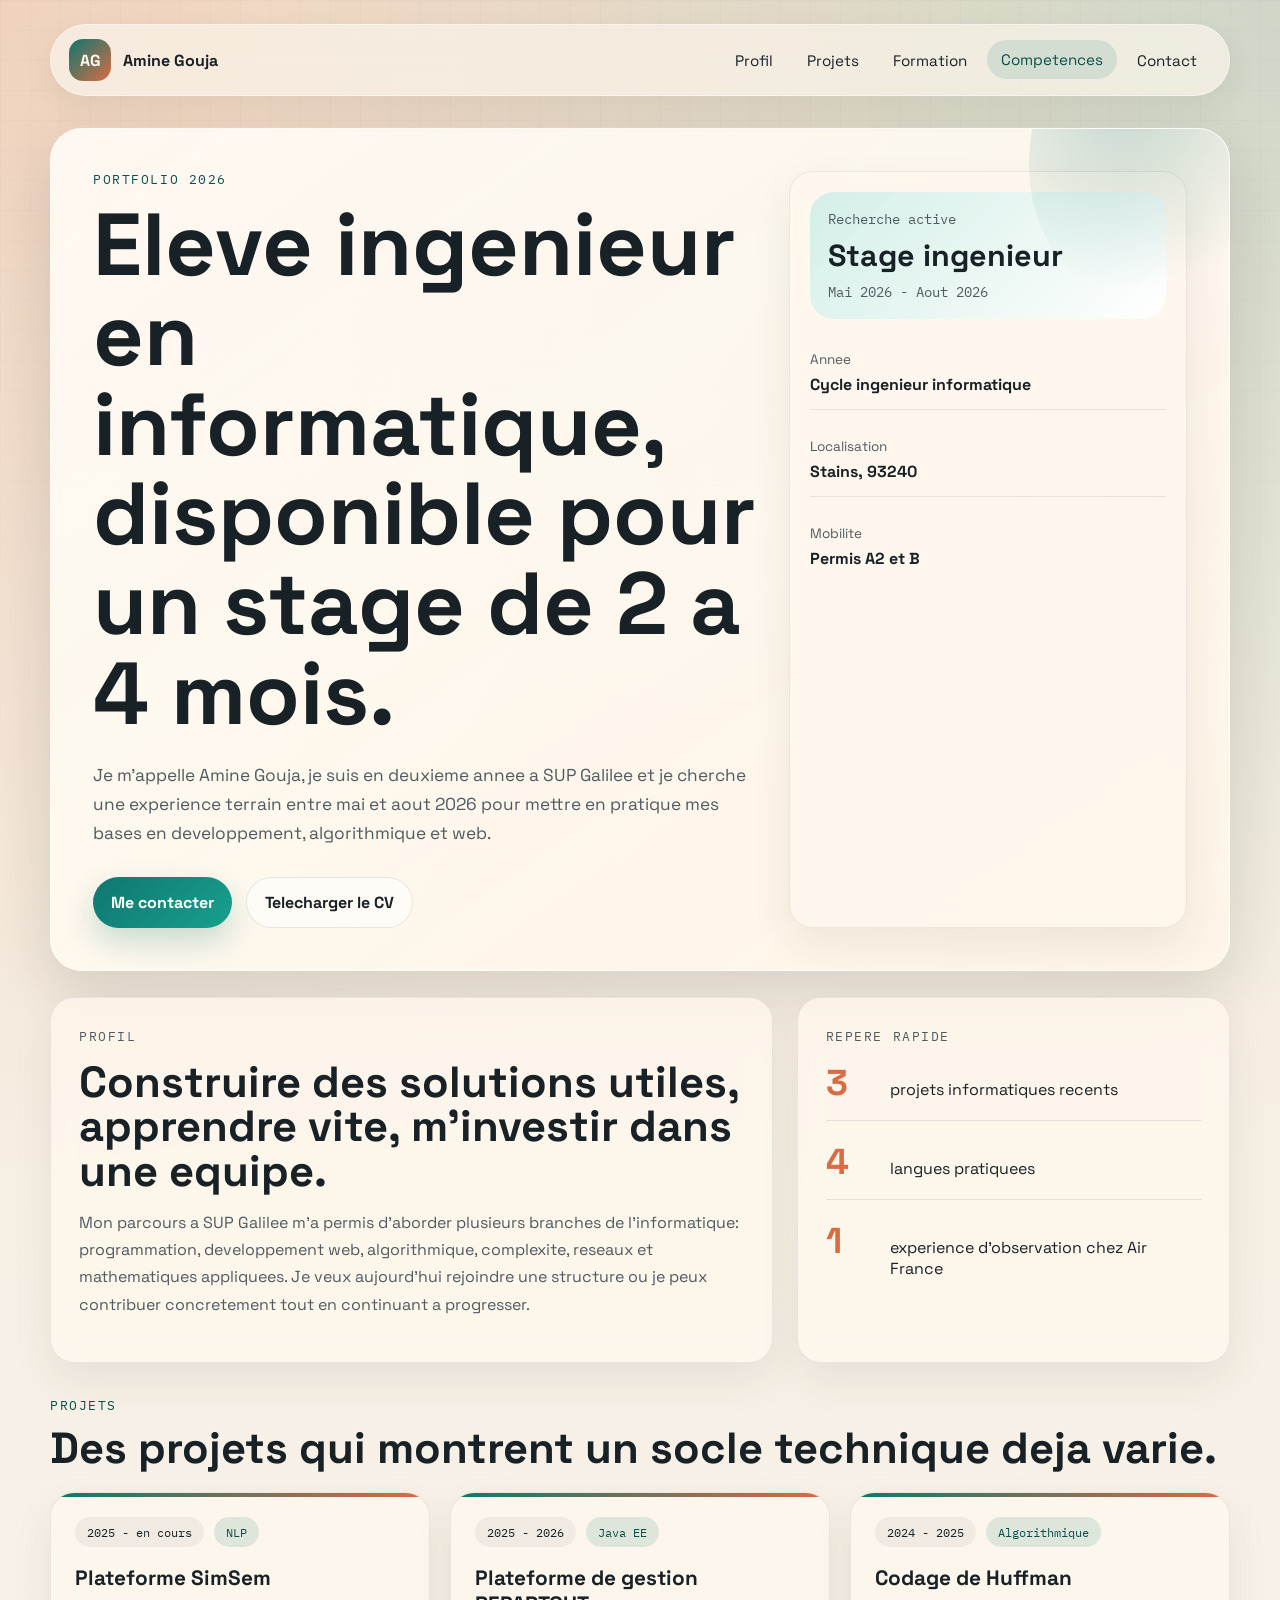
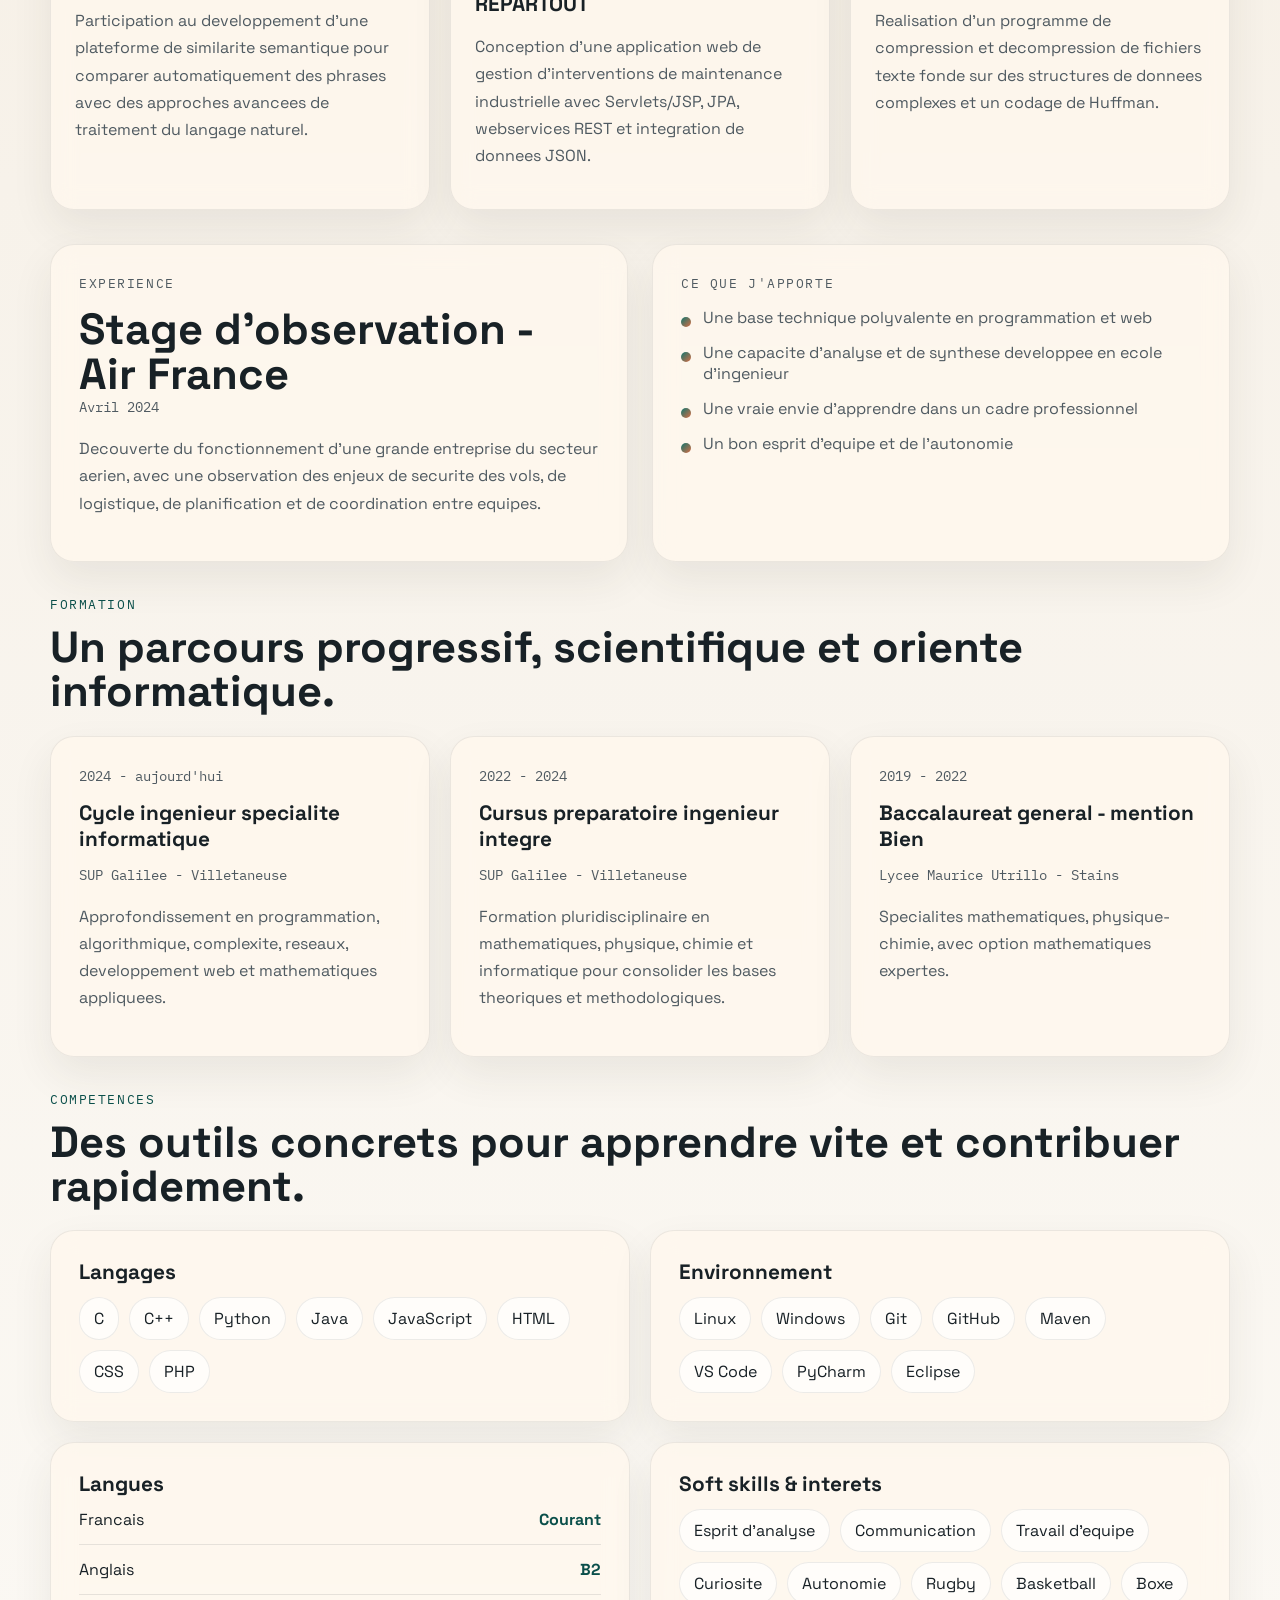
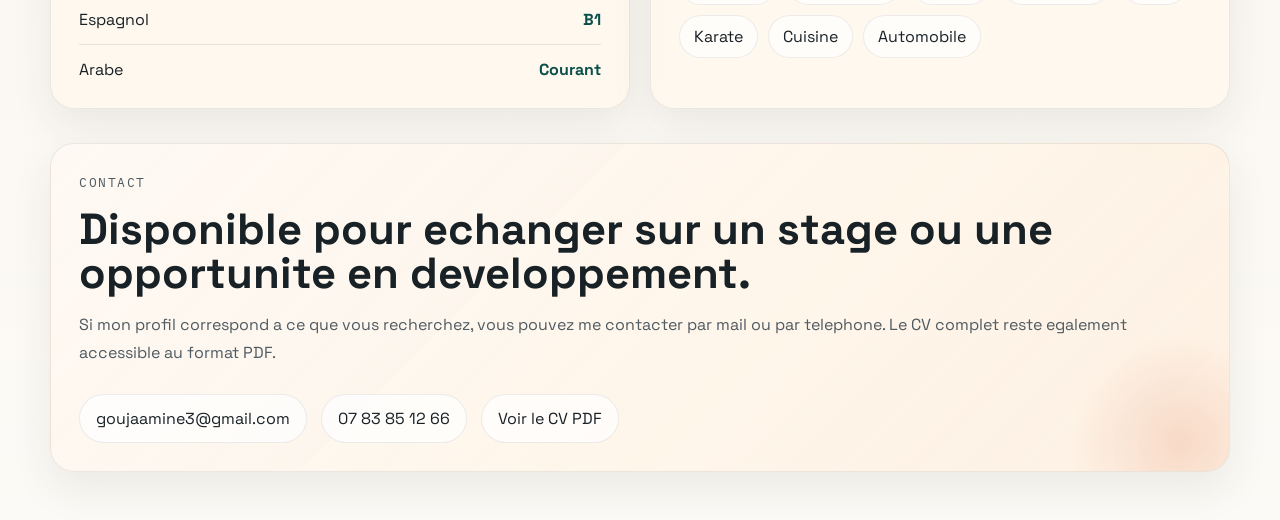
==== index.html @ 547fe12e "Premier commit du portfolio" ====
<!DOCTYPE html>
<html lang="fr">
<head>
  <meta charset="UTF-8">
  <meta name="viewport" content="width=device-width, initial-scale=1.0">
  <meta
    name="description"
    content="Portfolio d'Amine Gouja, eleve ingenieur en informatique a la recherche d'un stage de 2 a 4 mois entre mai et aout 2026."
  >
  <title>Amine Gouja | Portfolio</title>
  <link rel="preconnect" href="https://fonts.googleapis.com">
  <link rel="preconnect" href="https://fonts.gstatic.com" crossorigin>
  <link
    href="https://fonts.googleapis.com/css2?family=Space+Grotesk:wght@400;500;700&family=IBM+Plex+Mono:wght@400;500&display=swap"
    rel="stylesheet"
  >
  <link rel="stylesheet" href="styles.css">
</head>
<body>
  <div class="page-shell">
    <header class="site-header">
      <a class="brand" href="#top" aria-label="Retour en haut de page">
        <span class="brand-mark">AG</span>
        <span class="brand-text">Amine Gouja</span>
      </a>
      <nav class="site-nav" aria-label="Navigation principale">
        <a href="#profil">Profil</a>
        <a href="#projets">Projets</a>
        <a href="#formation">Formation</a>
        <a href="#competences">Competences</a>
        <a href="#contact">Contact</a>
      </nav>
    </header>

    <main id="top">
      <section class="hero reveal">
        <div class="hero-copy">
          <p class="eyebrow">Portfolio 2026</p>
          <h1>Eleve ingenieur en informatique, disponible pour un stage de 2 a 4 mois.</h1>
          <p class="hero-text">
            Je m'appelle Amine Gouja, je suis en deuxieme annee a SUP Galilee et je cherche
            une experience terrain entre mai et aout 2026 pour mettre en pratique mes bases
            en developpement, algorithmique et web.
          </p>
          <div class="hero-actions">
            <a class="button button-primary" href="#contact">Me contacter</a>
            <a class="button button-secondary" href="CV_AMINE_2026.pdf" download>
              Telecharger le CV
            </a>
          </div>
        </div>

        <aside class="hero-panel">
          <div class="status-card">
            <p class="status-label">Recherche active</p>
            <p class="status-value">Stage ingenieur</p>
            <p class="status-meta">Mai 2026 - Aout 2026</p>
          </div>
          <dl class="hero-facts">
            <div>
              <dt>Annee</dt>
              <dd>Cycle ingenieur informatique</dd>
            </div>
            <div>
              <dt>Localisation</dt>
              <dd>Stains, 93240</dd>
            </div>
            <div>
              <dt>Mobilite</dt>
              <dd>Permis A2 et B</dd>
            </div>
          </dl>
        </aside>
      </section>

      <section class="intro-grid reveal" id="profil">
        <article class="panel panel-large">
          <p class="section-tag">Profil</p>
          <h2>Construire des solutions utiles, apprendre vite, m'investir dans une equipe.</h2>
          <p>
            Mon parcours a SUP Galilee m'a permis d'aborder plusieurs branches de
            l'informatique: programmation, developpement web, algorithmique, complexite,
            reseaux et mathematiques appliquees. Je veux aujourd'hui rejoindre une
            structure ou je peux contribuer concretement tout en continuant a progresser.
          </p>
        </article>

        <article class="panel">
          <p class="section-tag">Repere rapide</p>
          <ul class="stat-list">
            <li>
              <span class="stat-value">3</span>
              <span class="stat-label">projets informatiques recents</span>
            </li>
            <li>
              <span class="stat-value">4</span>
              <span class="stat-label">langues pratiquees</span>
            </li>
            <li>
              <span class="stat-value">1</span>
              <span class="stat-label">experience d'observation chez Air France</span>
            </li>
          </ul>
        </article>
      </section>

      <section class="section reveal" id="projets">
        <div class="section-heading">
          <p class="section-tag">Projets</p>
          <h2>Des projets qui montrent un socle technique deja varie.</h2>
        </div>

        <div class="cards-grid">
          <article class="project-card">
            <div class="project-topline">
              <span class="pill">2025 - en cours</span>
              <span class="pill pill-accent">NLP</span>
            </div>
            <h3>Plateforme SimSem</h3>
            <p>
              Participation au developpement d'une plateforme de similarite semantique pour
              comparer automatiquement des phrases avec des approches avancees de traitement
              du langage naturel.
            </p>
          </article>

          <article class="project-card">
            <div class="project-topline">
              <span class="pill">2025 - 2026</span>
              <span class="pill pill-accent">Java EE</span>
            </div>
            <h3>Plateforme de gestion REPARTOUT</h3>
            <p>
              Conception d'une application web de gestion d'interventions de maintenance
              industrielle avec Servlets/JSP, JPA, webservices REST et integration de
              donnees JSON.
            </p>
          </article>

          <article class="project-card">
            <div class="project-topline">
              <span class="pill">2024 - 2025</span>
              <span class="pill pill-accent">Algorithmique</span>
            </div>
            <h3>Codage de Huffman</h3>
            <p>
              Realisation d'un programme de compression et decompression de fichiers texte
              fonde sur des structures de donnees complexes et un codage de Huffman.
            </p>
          </article>
        </div>
      </section>

      <section class="section section-split reveal">
        <article class="panel">
          <p class="section-tag">Experience</p>
          <h2>Stage d'observation - Air France</h2>
          <p class="timeline">Avril 2024</p>
          <p>
            Decouverte du fonctionnement d'une grande entreprise du secteur aerien, avec une
            observation des enjeux de securite des vols, de logistique, de planification et
            de coordination entre equipes.
          </p>
        </article>

        <article class="panel">
          <p class="section-tag">Ce que j'apporte</p>
          <ul class="check-list">
            <li>Une base technique polyvalente en programmation et web</li>
            <li>Une capacite d'analyse et de synthese developpee en ecole d'ingenieur</li>
            <li>Une vraie envie d'apprendre dans un cadre professionnel</li>
            <li>Un bon esprit d'equipe et de l'autonomie</li>
          </ul>
        </article>
      </section>

      <section class="section reveal" id="formation">
        <div class="section-heading">
          <p class="section-tag">Formation</p>
          <h2>Un parcours progressif, scientifique et oriente informatique.</h2>
        </div>

        <div class="timeline-list">
          <article class="timeline-card">
            <p class="timeline-date">2024 - aujourd'hui</p>
            <h3>Cycle ingenieur specialite informatique</h3>
            <p class="timeline-place">SUP Galilee - Villetaneuse</p>
            <p>
              Approfondissement en programmation, algorithmique, complexite, reseaux,
              developpement web et mathematiques appliquees.
            </p>
          </article>

          <article class="timeline-card">
            <p class="timeline-date">2022 - 2024</p>
            <h3>Cursus preparatoire ingenieur integre</h3>
            <p class="timeline-place">SUP Galilee - Villetaneuse</p>
            <p>
              Formation pluridisciplinaire en mathematiques, physique, chimie et informatique
              pour consolider les bases theoriques et methodologiques.
            </p>
          </article>

          <article class="timeline-card">
            <p class="timeline-date">2019 - 2022</p>
            <h3>Baccalaureat general - mention Bien</h3>
            <p class="timeline-place">Lycee Maurice Utrillo - Stains</p>
            <p>
              Specialites mathematiques, physique-chimie, avec option mathematiques expertes.
            </p>
          </article>
        </div>
      </section>

      <section class="section reveal" id="competences">
        <div class="section-heading">
          <p class="section-tag">Competences</p>
          <h2>Des outils concrets pour apprendre vite et contribuer rapidement.</h2>
        </div>

        <div class="skills-grid">
          <article class="panel">
            <h3>Langages</h3>
            <ul class="chip-list">
              <li>C</li>
              <li>C++</li>
              <li>Python</li>
              <li>Java</li>
              <li>JavaScript</li>
              <li>HTML</li>
              <li>CSS</li>
              <li>PHP</li>
            </ul>
          </article>

          <article class="panel">
            <h3>Environnement</h3>
            <ul class="chip-list">
              <li>Linux</li>
              <li>Windows</li>
              <li>Git</li>
              <li>GitHub</li>
              <li>Maven</li>
              <li>VS Code</li>
              <li>PyCharm</li>
              <li>Eclipse</li>
            </ul>
          </article>

          <article class="panel">
            <h3>Langues</h3>
            <ul class="language-list">
              <li><span>Francais</span><strong>Courant</strong></li>
              <li><span>Anglais</span><strong>B2</strong></li>
              <li><span>Espagnol</span><strong>B1</strong></li>
              <li><span>Arabe</span><strong>Courant</strong></li>
            </ul>
          </article>

          <article class="panel">
            <h3>Soft skills & interets</h3>
            <ul class="chip-list">
              <li>Esprit d'analyse</li>
              <li>Communication</li>
              <li>Travail d'equipe</li>
              <li>Curiosite</li>
              <li>Autonomie</li>
              <li>Rugby</li>
              <li>Basketball</li>
              <li>Boxe</li>
              <li>Karate</li>
              <li>Cuisine</li>
              <li>Automobile</li>
            </ul>
          </article>
        </div>
      </section>

      <section class="contact-section reveal" id="contact">
        <div class="contact-card">
          <p class="section-tag">Contact</p>
          <h2>Disponible pour echanger sur un stage ou une opportunite en developpement.</h2>
          <p>
            Si mon profil correspond a ce que vous recherchez, vous pouvez me contacter par
            mail ou par telephone. Le CV complet reste egalement accessible au format PDF.
          </p>
          <div class="contact-links">
            <a href="mailto:goujaamine3@gmail.com">goujaamine3@gmail.com</a>
            <a href="tel:+33783851266">07 83 85 12 66</a>
            <a href="CV_AMINE_2026.pdf" download>Voir le CV PDF</a>
          </div>
        </div>
      </section>
    </main>
  </div>

  <script src="script.js"></script>
</body>
</html>
---- styles.css ----
:root {
  --bg: #f5efe4;
  --bg-strong: #efd8b8;
  --surface: rgba(255, 248, 238, 0.78);
  --surface-strong: rgba(255, 250, 244, 0.94);
  --text: #182126;
  --muted: #4f5a61;
  --line: rgba(24, 33, 38, 0.1);
  --accent: #0f766e;
  --accent-strong: #0a4f4a;
  --accent-soft: #d4efe8;
  --highlight: #d86d44;
  --shadow: 0 24px 60px rgba(35, 31, 26, 0.14);
  --radius-xl: 32px;
  --radius-lg: 24px;
  --radius-md: 18px;
  --radius-sm: 999px;
  --font-sans: "Space Grotesk", "Avenir Next", "Trebuchet MS", sans-serif;
  --font-mono: "IBM Plex Mono", "SFMono-Regular", Consolas, monospace;
}

* {
  box-sizing: border-box;
}

html {
  scroll-behavior: smooth;
}

body {
  margin: 0;
  min-height: 100vh;
  color: var(--text);
  font-family: var(--font-sans);
  background:
    radial-gradient(circle at top left, rgba(216, 109, 68, 0.18), transparent 30%),
    radial-gradient(circle at top right, rgba(15, 118, 110, 0.16), transparent 26%),
    linear-gradient(180deg, #f4e9d8 0%, #f7f2ea 48%, #fcfaf6 100%);
}

body::before {
  content: "";
  position: fixed;
  inset: 0;
  pointer-events: none;
  background-image:
    linear-gradient(rgba(24, 33, 38, 0.035) 1px, transparent 1px),
    linear-gradient(90deg, rgba(24, 33, 38, 0.035) 1px, transparent 1px);
  background-size: 30px 30px;
  mask-image: linear-gradient(180deg, rgba(0, 0, 0, 0.55), transparent 90%);
}

.page-shell {
  width: min(1180px, calc(100% - 32px));
  margin: 0 auto;
  padding: 24px 0 48px;
}

.site-header {
  position: sticky;
  top: 16px;
  z-index: 20;
  display: flex;
  align-items: center;
  justify-content: space-between;
  gap: 20px;
  margin-bottom: 32px;
  padding: 14px 18px;
  border: 1px solid rgba(255, 255, 255, 0.45);
  border-radius: var(--radius-sm);
  background: rgba(250, 243, 233, 0.72);
  backdrop-filter: blur(16px);
  box-shadow: 0 12px 30px rgba(55, 46, 38, 0.08);
}

.brand {
  display: inline-flex;
  align-items: center;
  gap: 12px;
  color: var(--text);
  text-decoration: none;
  font-weight: 700;
}

.brand-mark {
  display: grid;
  place-items: center;
  width: 42px;
  height: 42px;
  border-radius: 14px;
  background: linear-gradient(135deg, var(--accent), var(--highlight));
  color: #fff8ee;
}

.site-nav {
  display: flex;
  flex-wrap: wrap;
  justify-content: flex-end;
  gap: 6px;
}

.site-nav a {
  padding: 10px 14px;
  border-radius: var(--radius-sm);
  color: var(--text);
  text-decoration: none;
  font-size: 0.95rem;
  transition: background-color 180ms ease, color 180ms ease, transform 180ms ease;
}

.site-nav a:hover,
.site-nav a:focus-visible,
.site-nav a.is-active {
  background: rgba(15, 118, 110, 0.12);
  color: var(--accent-strong);
  transform: translateY(-1px);
}

main {
  display: grid;
  gap: 26px;
}

.hero,
.intro-grid,
.section,
.contact-section {
  position: relative;
}

.hero {
  display: grid;
  grid-template-columns: minmax(0, 1.35fr) minmax(280px, 0.8fr);
  gap: 24px;
  padding: 42px;
  border-radius: var(--radius-xl);
  background:
    linear-gradient(145deg, rgba(255, 251, 245, 0.95), rgba(255, 246, 233, 0.92)),
    linear-gradient(120deg, rgba(15, 118, 110, 0.08), rgba(216, 109, 68, 0.05));
  border: 1px solid rgba(255, 255, 255, 0.66);
  box-shadow: var(--shadow);
  overflow: hidden;
}

.hero::after {
  content: "";
  position: absolute;
  right: -120px;
  top: -120px;
  width: 320px;
  height: 320px;
  border-radius: 36% 64% 48% 52% / 49% 35% 65% 51%;
  background: radial-gradient(circle at 30% 30%, rgba(15, 118, 110, 0.22), transparent 58%);
}

.eyebrow,
.section-tag,
.timeline,
.timeline-date,
.timeline-place,
.status-label,
.status-meta {
  font-family: var(--font-mono);
}

.eyebrow,
.section-tag {
  margin: 0 0 12px;
  color: var(--accent-strong);
  font-size: 0.82rem;
  letter-spacing: 0.12em;
  text-transform: uppercase;
}

.hero h1,
.section h2,
.intro-grid h2,
.contact-card h2 {
  margin: 0;
  line-height: 1.02;
}

.hero h1 {
  max-width: 12ch;
  font-size: clamp(2.8rem, 7vw, 5.5rem);
}

.hero-text {
  max-width: 62ch;
  margin: 22px 0 0;
  color: var(--muted);
  font-size: 1.08rem;
  line-height: 1.7;
}

.hero-actions,
.contact-links {
  display: flex;
  flex-wrap: wrap;
  gap: 14px;
  margin-top: 28px;
}

.button {
  display: inline-flex;
  align-items: center;
  justify-content: center;
  padding: 14px 18px;
  border-radius: var(--radius-sm);
  font-weight: 700;
  text-decoration: none;
  transition: transform 180ms ease, box-shadow 180ms ease, background-color 180ms ease;
}

.button:hover,
.button:focus-visible {
  transform: translateY(-2px);
}

.button-primary {
  background: linear-gradient(135deg, var(--accent), #18a08f);
  color: #f9fffb;
  box-shadow: 0 14px 30px rgba(15, 118, 110, 0.22);
}

.button-secondary {
  border: 1px solid var(--line);
  background: rgba(255, 255, 255, 0.52);
  color: var(--text);
}

.hero-panel,
.panel,
.project-card,
.timeline-card,
.contact-card {
  border: 1px solid rgba(24, 33, 38, 0.08);
  background: var(--surface);
  backdrop-filter: blur(12px);
  box-shadow: 0 18px 42px rgba(53, 45, 38, 0.08);
}

.hero-panel {
  position: relative;
  display: grid;
  gap: 18px;
  align-content: start;
  padding: 20px;
  border-radius: calc(var(--radius-xl) - 8px);
}

.status-card {
  padding: 18px;
  border-radius: var(--radius-lg);
  background: linear-gradient(135deg, var(--accent-soft), rgba(255, 255, 255, 0.95));
}

.status-label,
.status-meta,
.timeline,
.timeline-date,
.timeline-place {
  margin: 0;
  color: var(--muted);
  font-size: 0.85rem;
}

.status-value {
  margin: 8px 0;
  font-size: 1.9rem;
  font-weight: 700;
}

.hero-facts {
  display: grid;
  gap: 14px;
  margin: 0;
}

.hero-facts div {
  padding: 14px 0;
  border-bottom: 1px solid var(--line);
}

.hero-facts div:last-child {
  border-bottom: 0;
}

.hero-facts dt {
  margin-bottom: 6px;
  color: var(--muted);
  font-size: 0.85rem;
}

.hero-facts dd {
  margin: 0;
  font-weight: 700;
}

.intro-grid {
  display: grid;
  grid-template-columns: minmax(0, 1.25fr) minmax(280px, 0.75fr);
  gap: 24px;
}

.panel,
.timeline-card,
.contact-card {
  padding: 28px;
  border-radius: var(--radius-lg);
}

.panel h2,
.section h2,
.contact-card h2 {
  font-size: clamp(1.8rem, 3.4vw, 3rem);
}

.panel h3,
.project-card h3,
.timeline-card h3 {
  margin: 0 0 12px;
  font-size: 1.3rem;
}

.panel p,
.project-card p,
.timeline-card p,
.contact-card p {
  color: var(--muted);
  line-height: 1.7;
}

.panel-large {
  min-height: 100%;
}

.stat-list,
.check-list,
.chip-list,
.language-list {
  padding: 0;
  margin: 0;
  list-style: none;
}

.stat-list {
  display: grid;
  gap: 18px;
}

.stat-list li {
  display: flex;
  align-items: baseline;
  gap: 14px;
  padding-bottom: 14px;
  border-bottom: 1px solid var(--line);
}

.stat-list li:last-child {
  padding-bottom: 0;
  border-bottom: 0;
}

.stat-value {
  min-width: 2.2ch;
  color: var(--highlight);
  font-size: 2.25rem;
  font-weight: 700;
}

.section {
  padding: 8px 0 0;
}

.section-heading {
  margin-bottom: 22px;
}

.cards-grid,
.skills-grid,
.timeline-list {
  display: grid;
  gap: 20px;
}

.cards-grid {
  grid-template-columns: repeat(3, minmax(0, 1fr));
}

.project-card {
  position: relative;
  padding: 24px;
  border-radius: var(--radius-lg);
  overflow: hidden;
}

.project-card::before {
  content: "";
  position: absolute;
  inset: 0 auto auto 0;
  width: 100%;
  height: 4px;
  background: linear-gradient(90deg, var(--accent), var(--highlight));
}

.project-topline {
  display: flex;
  flex-wrap: wrap;
  gap: 10px;
  margin-bottom: 18px;
}

.pill {
  display: inline-flex;
  align-items: center;
  padding: 7px 12px;
  border-radius: var(--radius-sm);
  background: rgba(24, 33, 38, 0.05);
  font-family: var(--font-mono);
  font-size: 0.78rem;
}

.pill-accent {
  background: rgba(15, 118, 110, 0.13);
  color: var(--accent-strong);
}

.section-split {
  display: grid;
  grid-template-columns: repeat(2, minmax(0, 1fr));
  gap: 24px;
}

.check-list {
  display: grid;
  gap: 14px;
}

.check-list li {
  position: relative;
  padding-left: 22px;
  color: var(--muted);
}

.check-list li::before {
  content: "";
  position: absolute;
  left: 0;
  top: 0.6em;
  width: 10px;
  height: 10px;
  border-radius: 50%;
  background: linear-gradient(135deg, var(--accent), var(--highlight));
}

.timeline-list {
  grid-template-columns: repeat(3, minmax(0, 1fr));
}

.timeline-card {
  position: relative;
}

.timeline-date {
  margin-bottom: 12px;
  color: var(--highlight);
}

.timeline-place {
  margin-bottom: 12px;
}

.skills-grid {
  grid-template-columns: repeat(2, minmax(0, 1fr));
}

.chip-list {
  display: flex;
  flex-wrap: wrap;
  gap: 10px;
}

.chip-list li {
  padding: 10px 14px;
  border: 1px solid rgba(24, 33, 38, 0.08);
  border-radius: var(--radius-sm);
  background: rgba(255, 255, 255, 0.65);
}

.language-list {
  display: grid;
  gap: 14px;
}

.language-list li {
  display: flex;
  align-items: center;
  justify-content: space-between;
  gap: 16px;
  padding-bottom: 14px;
  border-bottom: 1px solid var(--line);
}

.language-list li:last-child {
  padding-bottom: 0;
  border-bottom: 0;
}

.language-list strong {
  color: var(--accent-strong);
}

.contact-section {
  padding-top: 8px;
}

.contact-card {
  position: relative;
  overflow: hidden;
  background:
    linear-gradient(135deg, rgba(255, 250, 244, 0.97), rgba(255, 241, 226, 0.9)),
    linear-gradient(120deg, rgba(15, 118, 110, 0.08), rgba(216, 109, 68, 0.08));
}

.contact-card::after {
  content: "";
  position: absolute;
  right: -60px;
  bottom: -80px;
  width: 220px;
  height: 220px;
  border-radius: 50%;
  background: radial-gradient(circle, rgba(216, 109, 68, 0.18), transparent 70%);
}

.contact-links a {
  position: relative;
  z-index: 1;
  display: inline-flex;
  align-items: center;
  padding: 13px 16px;
  border-radius: var(--radius-sm);
  color: var(--text);
  text-decoration: none;
  background: rgba(255, 255, 255, 0.72);
  border: 1px solid rgba(24, 33, 38, 0.08);
}

.reveal {
  opacity: 0;
  transform: translateY(28px);
  transition: opacity 700ms ease, transform 700ms ease;
}

.reveal.is-visible {
  opacity: 1;
  transform: translateY(0);
}

@media (max-width: 980px) {
  .site-header,
  .hero,
  .intro-grid,
  .section-split,
  .cards-grid,
  .timeline-list,
  .skills-grid {
    grid-template-columns: 1fr;
  }

  .site-header {
    position: static;
    border-radius: 24px;
  }

  .hero {
    padding: 28px;
  }

  .hero h1 {
    max-width: none;
  }
}

@media (max-width: 640px) {
  .page-shell {
    width: min(100% - 20px, 1180px);
    padding-top: 12px;
  }

  .site-header,
  .hero,
  .panel,
  .project-card,
  .timeline-card,
  .contact-card {
    padding: 20px;
  }

  .site-nav {
    justify-content: flex-start;
  }

  .site-nav a,
  .button,
  .contact-links a {
    width: 100%;
    justify-content: center;
  }

  .hero-actions,
  .contact-links {
    width: 100%;
  }

  .brand-text {
    display: none;
  }
}
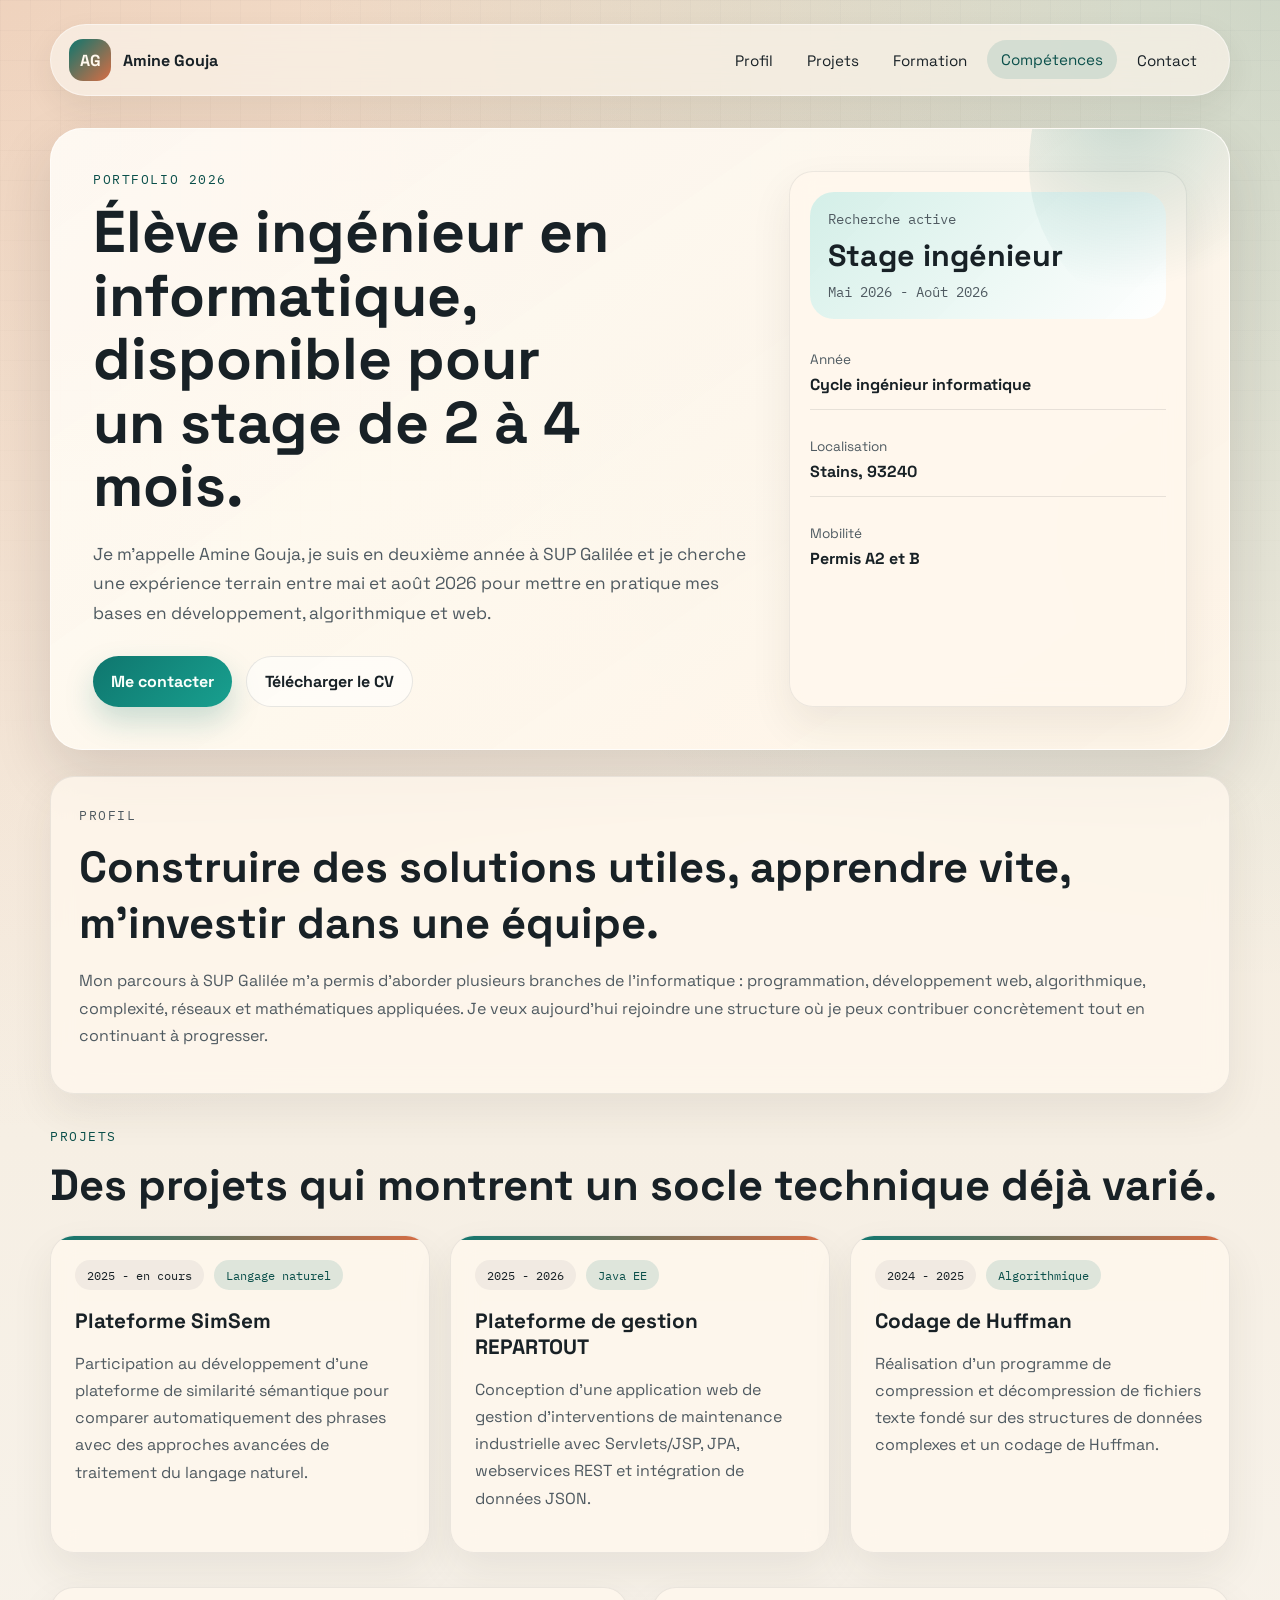
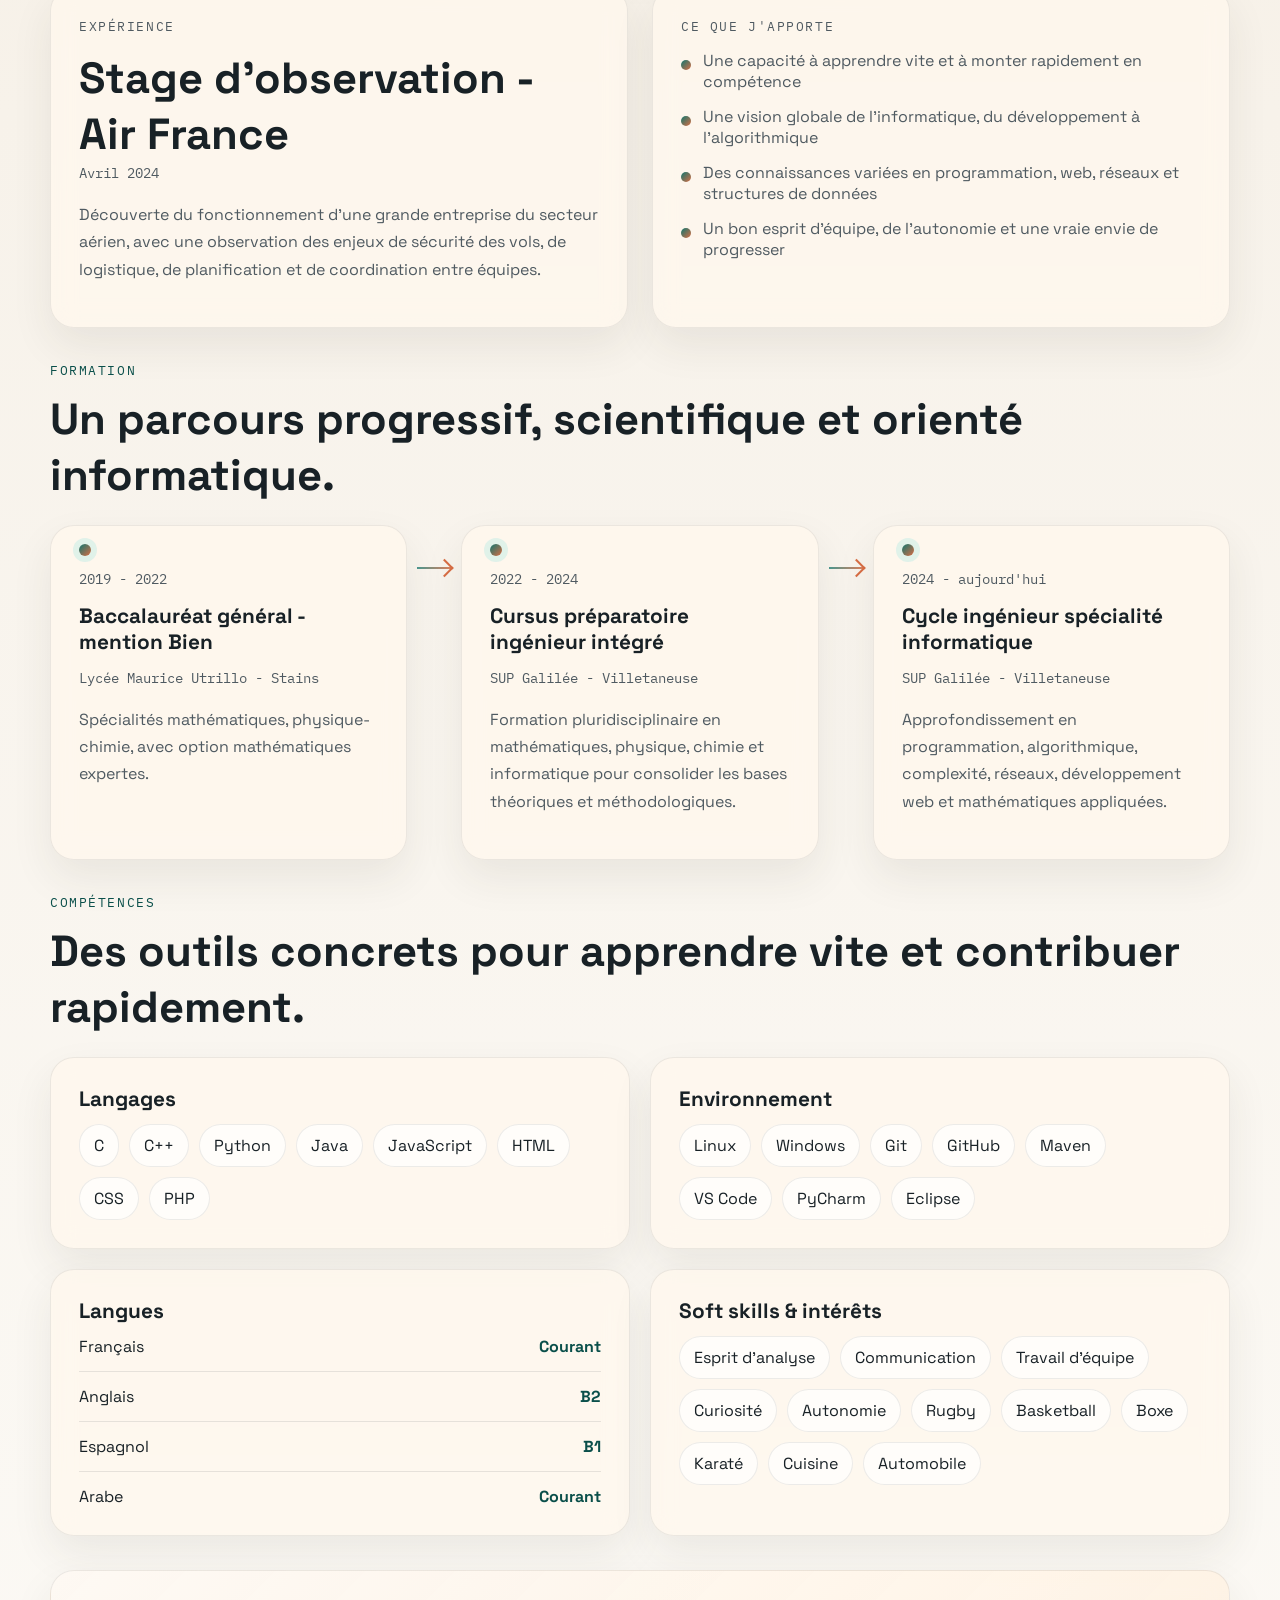
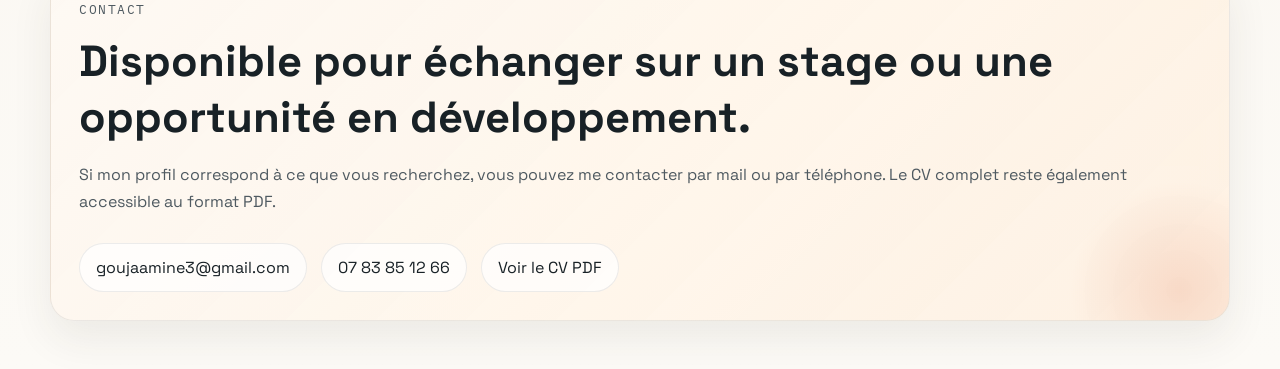
==== commit 63331ef2: "Mise à jour du contenu du portfolio et de la frise de formation" ====
--- a/index.html
+++ b/index.html
@@ -5,7 +5,7 @@
   <meta name="viewport" content="width=device-width, initial-scale=1.0">
   <meta
     name="description"
-    content="Portfolio d'Amine Gouja, eleve ingenieur en informatique a la recherche d'un stage de 2 a 4 mois entre mai et aout 2026."
+    content="Portfolio d'Amine Gouja, élève ingénieur en informatique à la recherche d'un stage de 2 à 4 mois entre mai et août 2026."
   >
   <title>Amine Gouja | Portfolio</title>
   <link rel="preconnect" href="https://fonts.googleapis.com">
@@ -27,7 +27,7 @@
         <a href="#profil">Profil</a>
         <a href="#projets">Projets</a>
         <a href="#formation">Formation</a>
-        <a href="#competences">Competences</a>
+        <a href="#competences">Compétences</a>
         <a href="#contact">Contact</a>
       </nav>
     </header>
@@ -36,16 +36,16 @@
       <section class="hero reveal">
         <div class="hero-copy">
           <p class="eyebrow">Portfolio 2026</p>
-          <h1>Eleve ingenieur en informatique, disponible pour un stage de 2 a 4 mois.</h1>
+          <h1>Élève ingénieur en informatique, disponible pour un stage de 2 à 4 mois.</h1>
           <p class="hero-text">
-            Je m'appelle Amine Gouja, je suis en deuxieme annee a SUP Galilee et je cherche
-            une experience terrain entre mai et aout 2026 pour mettre en pratique mes bases
-            en developpement, algorithmique et web.
+            Je m'appelle Amine Gouja, je suis en deuxième année à SUP Galilée et je cherche
+            une expérience terrain entre mai et août 2026 pour mettre en pratique mes bases
+            en développement, algorithmique et web.
           </p>
           <div class="hero-actions">
             <a class="button button-primary" href="#contact">Me contacter</a>
             <a class="button button-secondary" href="CV_AMINE_2026.pdf" download>
-              Telecharger le CV
+              Télécharger le CV
             </a>
           </div>
         </div>
@@ -53,20 +53,20 @@
         <aside class="hero-panel">
           <div class="status-card">
             <p class="status-label">Recherche active</p>
-            <p class="status-value">Stage ingenieur</p>
-            <p class="status-meta">Mai 2026 - Aout 2026</p>
+            <p class="status-value">Stage ingénieur</p>
+            <p class="status-meta">Mai 2026 - Août 2026</p>
           </div>
           <dl class="hero-facts">
             <div>
-              <dt>Annee</dt>
-              <dd>Cycle ingenieur informatique</dd>
+              <dt>Année</dt>
+              <dd>Cycle ingénieur informatique</dd>
             </div>
             <div>
               <dt>Localisation</dt>
               <dd>Stains, 93240</dd>
             </div>
             <div>
-              <dt>Mobilite</dt>
+              <dt>Mobilité</dt>
               <dd>Permis A2 et B</dd>
             </div>
           </dl>
@@ -76,50 +76,32 @@
       <section class="intro-grid reveal" id="profil">
         <article class="panel panel-large">
           <p class="section-tag">Profil</p>
-          <h2>Construire des solutions utiles, apprendre vite, m'investir dans une equipe.</h2>
+          <h2>Construire des solutions utiles, apprendre vite, m'investir dans une équipe.</h2>
           <p>
-            Mon parcours a SUP Galilee m'a permis d'aborder plusieurs branches de
-            l'informatique: programmation, developpement web, algorithmique, complexite,
-            reseaux et mathematiques appliquees. Je veux aujourd'hui rejoindre une
-            structure ou je peux contribuer concretement tout en continuant a progresser.
-          </p>
-        </article>
-
-        <article class="panel">
-          <p class="section-tag">Repere rapide</p>
-          <ul class="stat-list">
-            <li>
-              <span class="stat-value">3</span>
-              <span class="stat-label">projets informatiques recents</span>
-            </li>
-            <li>
-              <span class="stat-value">4</span>
-              <span class="stat-label">langues pratiquees</span>
-            </li>
-            <li>
-              <span class="stat-value">1</span>
-              <span class="stat-label">experience d'observation chez Air France</span>
-            </li>
-          </ul>
+            Mon parcours à SUP Galilée m'a permis d'aborder plusieurs branches de
+            l'informatique : programmation, développement web, algorithmique, complexité,
+            réseaux et mathématiques appliquées. Je veux aujourd'hui rejoindre une
+            structure où je peux contribuer concrètement tout en continuant à progresser.
+          </p>
         </article>
       </section>
 
       <section class="section reveal" id="projets">
         <div class="section-heading">
           <p class="section-tag">Projets</p>
-          <h2>Des projets qui montrent un socle technique deja varie.</h2>
+          <h2>Des projets qui montrent un socle technique déjà varié.</h2>
         </div>
 
         <div class="cards-grid">
           <article class="project-card">
             <div class="project-topline">
               <span class="pill">2025 - en cours</span>
-              <span class="pill pill-accent">NLP</span>
+              <span class="pill pill-accent">Langage naturel</span>
             </div>
             <h3>Plateforme SimSem</h3>
             <p>
-              Participation au developpement d'une plateforme de similarite semantique pour
-              comparer automatiquement des phrases avec des approches avancees de traitement
+              Participation au développement d'une plateforme de similarité sémantique pour
+              comparer automatiquement des phrases avec des approches avancées de traitement
               du langage naturel.
             </p>
           </article>
@@ -132,8 +114,8 @@
             <h3>Plateforme de gestion REPARTOUT</h3>
             <p>
               Conception d'une application web de gestion d'interventions de maintenance
-              industrielle avec Servlets/JSP, JPA, webservices REST et integration de
-              donnees JSON.
+              industrielle avec Servlets/JSP, JPA, webservices REST et intégration de
+              données JSON.
             </p>
           </article>
 
@@ -144,8 +126,8 @@
             </div>
             <h3>Codage de Huffman</h3>
             <p>
-              Realisation d'un programme de compression et decompression de fichiers texte
-              fonde sur des structures de donnees complexes et un codage de Huffman.
+              Réalisation d'un programme de compression et décompression de fichiers texte
+              fondé sur des structures de données complexes et un codage de Huffman.
             </p>
           </article>
         </div>
@@ -153,23 +135,23 @@
 
       <section class="section section-split reveal">
         <article class="panel">
-          <p class="section-tag">Experience</p>
+          <p class="section-tag">Expérience</p>
           <h2>Stage d'observation - Air France</h2>
           <p class="timeline">Avril 2024</p>
           <p>
-            Decouverte du fonctionnement d'une grande entreprise du secteur aerien, avec une
-            observation des enjeux de securite des vols, de logistique, de planification et
-            de coordination entre equipes.
+            Découverte du fonctionnement d'une grande entreprise du secteur aérien, avec une
+            observation des enjeux de sécurité des vols, de logistique, de planification et
+            de coordination entre équipes.
           </p>
         </article>
 
         <article class="panel">
           <p class="section-tag">Ce que j'apporte</p>
           <ul class="check-list">
-            <li>Une base technique polyvalente en programmation et web</li>
-            <li>Une capacite d'analyse et de synthese developpee en ecole d'ingenieur</li>
-            <li>Une vraie envie d'apprendre dans un cadre professionnel</li>
-            <li>Un bon esprit d'equipe et de l'autonomie</li>
+            <li>Une capacité à apprendre vite et à monter rapidement en compétence</li>
+            <li>Une vision globale de l'informatique, du développement à l'algorithmique</li>
+            <li>Des connaissances variées en programmation, web, réseaux et structures de données</li>
+            <li>Un bon esprit d'équipe, de l'autonomie et une vraie envie de progresser</li>
           </ul>
         </article>
       </section>
@@ -177,36 +159,40 @@
       <section class="section reveal" id="formation">
         <div class="section-heading">
           <p class="section-tag">Formation</p>
-          <h2>Un parcours progressif, scientifique et oriente informatique.</h2>
-        </div>
-
-        <div class="timeline-list">
+          <h2>Un parcours progressif, scientifique et orienté informatique.</h2>
+        </div>
+
+        <div class="timeline-list timeline-journey">
+          <article class="timeline-card">
+            <p class="timeline-date">2019 - 2022</p>
+            <h3>Baccalauréat général - mention Bien</h3>
+            <p class="timeline-place">Lycée Maurice Utrillo - Stains</p>
+            <p>
+              Spécialités mathématiques, physique-chimie, avec option mathématiques expertes.
+            </p>
+          </article>
+
+          <div class="timeline-arrow" aria-hidden="true"></div>
+
+          <article class="timeline-card">
+            <p class="timeline-date">2022 - 2024</p>
+            <h3>Cursus préparatoire ingénieur intégré</h3>
+            <p class="timeline-place">SUP Galilée - Villetaneuse</p>
+            <p>
+              Formation pluridisciplinaire en mathématiques, physique, chimie et informatique
+              pour consolider les bases théoriques et méthodologiques.
+            </p>
+          </article>
+
+          <div class="timeline-arrow" aria-hidden="true"></div>
+
           <article class="timeline-card">
             <p class="timeline-date">2024 - aujourd'hui</p>
-            <h3>Cycle ingenieur specialite informatique</h3>
-            <p class="timeline-place">SUP Galilee - Villetaneuse</p>
-            <p>
-              Approfondissement en programmation, algorithmique, complexite, reseaux,
-              developpement web et mathematiques appliquees.
-            </p>
-          </article>
-
-          <article class="timeline-card">
-            <p class="timeline-date">2022 - 2024</p>
-            <h3>Cursus preparatoire ingenieur integre</h3>
-            <p class="timeline-place">SUP Galilee - Villetaneuse</p>
-            <p>
-              Formation pluridisciplinaire en mathematiques, physique, chimie et informatique
-              pour consolider les bases theoriques et methodologiques.
-            </p>
-          </article>
-
-          <article class="timeline-card">
-            <p class="timeline-date">2019 - 2022</p>
-            <h3>Baccalaureat general - mention Bien</h3>
-            <p class="timeline-place">Lycee Maurice Utrillo - Stains</p>
-            <p>
-              Specialites mathematiques, physique-chimie, avec option mathematiques expertes.
+            <h3>Cycle ingénieur spécialité informatique</h3>
+            <p class="timeline-place">SUP Galilée - Villetaneuse</p>
+            <p>
+              Approfondissement en programmation, algorithmique, complexité, réseaux,
+              développement web et mathématiques appliquées.
             </p>
           </article>
         </div>
@@ -214,7 +200,7 @@
 
       <section class="section reveal" id="competences">
         <div class="section-heading">
-          <p class="section-tag">Competences</p>
+          <p class="section-tag">Compétences</p>
           <h2>Des outils concrets pour apprendre vite et contribuer rapidement.</h2>
         </div>
 
@@ -250,7 +236,7 @@
           <article class="panel">
             <h3>Langues</h3>
             <ul class="language-list">
-              <li><span>Francais</span><strong>Courant</strong></li>
+              <li><span>Français</span><strong>Courant</strong></li>
               <li><span>Anglais</span><strong>B2</strong></li>
               <li><span>Espagnol</span><strong>B1</strong></li>
               <li><span>Arabe</span><strong>Courant</strong></li>
@@ -258,17 +244,17 @@
           </article>
 
           <article class="panel">
-            <h3>Soft skills & interets</h3>
+            <h3>Soft skills & intérêts</h3>
             <ul class="chip-list">
               <li>Esprit d'analyse</li>
               <li>Communication</li>
-              <li>Travail d'equipe</li>
-              <li>Curiosite</li>
+              <li>Travail d'équipe</li>
+              <li>Curiosité</li>
               <li>Autonomie</li>
               <li>Rugby</li>
               <li>Basketball</li>
               <li>Boxe</li>
-              <li>Karate</li>
+              <li>Karaté</li>
               <li>Cuisine</li>
               <li>Automobile</li>
             </ul>
@@ -279,10 +265,10 @@
       <section class="contact-section reveal" id="contact">
         <div class="contact-card">
           <p class="section-tag">Contact</p>
-          <h2>Disponible pour echanger sur un stage ou une opportunite en developpement.</h2>
+          <h2>Disponible pour échanger sur un stage ou une opportunité en développement.</h2>
           <p>
-            Si mon profil correspond a ce que vous recherchez, vous pouvez me contacter par
-            mail ou par telephone. Le CV complet reste egalement accessible au format PDF.
+            Si mon profil correspond à ce que vous recherchez, vous pouvez me contacter par
+            mail ou par téléphone. Le CV complet reste également accessible au format PDF.
           </p>
           <div class="contact-links">
             <a href="mailto:goujaamine3@gmail.com">goujaamine3@gmail.com</a>
--- a/styles.css
+++ b/styles.css
@@ -177,12 +177,12 @@
 .intro-grid h2,
 .contact-card h2 {
   margin: 0;
-  line-height: 1.02;
 }
 
 .hero h1 {
-  max-width: 12ch;
-  font-size: clamp(2.8rem, 7vw, 5.5rem);
+  max-width: 14ch;
+  font-size: clamp(2.1rem, 4.6vw, 3.9rem);
+  line-height: 1.08;
 }
 
 .hero-text {
@@ -299,7 +299,7 @@
 
 .intro-grid {
   display: grid;
-  grid-template-columns: minmax(0, 1.25fr) minmax(280px, 0.75fr);
+  grid-template-columns: 1fr;
   gap: 24px;
 }
 
@@ -335,38 +335,12 @@
   min-height: 100%;
 }
 
-.stat-list,
 .check-list,
 .chip-list,
 .language-list {
   padding: 0;
   margin: 0;
   list-style: none;
-}
-
-.stat-list {
-  display: grid;
-  gap: 18px;
-}
-
-.stat-list li {
-  display: flex;
-  align-items: baseline;
-  gap: 14px;
-  padding-bottom: 14px;
-  border-bottom: 1px solid var(--line);
-}
-
-.stat-list li:last-child {
-  padding-bottom: 0;
-  border-bottom: 0;
-}
-
-.stat-value {
-  min-width: 2.2ch;
-  color: var(--highlight);
-  font-size: 2.25rem;
-  font-weight: 700;
 }
 
 .section {
@@ -458,8 +432,51 @@
   grid-template-columns: repeat(3, minmax(0, 1fr));
 }
 
+.timeline-journey {
+  grid-template-columns: minmax(0, 1fr) 54px minmax(0, 1fr) 54px minmax(0, 1fr);
+  align-items: start;
+  gap: 0;
+}
+
 .timeline-card {
   position: relative;
+}
+
+.timeline-journey .timeline-card {
+  min-height: 100%;
+  padding-top: 42px;
+}
+
+.timeline-journey .timeline-card::before {
+  content: "";
+  position: absolute;
+  top: 18px;
+  left: 28px;
+  width: 12px;
+  height: 12px;
+  border-radius: 50%;
+  background: linear-gradient(135deg, var(--accent), var(--highlight));
+  box-shadow: 0 0 0 6px rgba(212, 239, 232, 0.72);
+}
+
+.timeline-arrow {
+  position: relative;
+  align-self: start;
+  height: 2px;
+  margin: 42px 10px 0;
+  background: linear-gradient(90deg, rgba(15, 118, 110, 0.75), rgba(216, 109, 68, 0.85));
+}
+
+.timeline-arrow::after {
+  content: "";
+  position: absolute;
+  top: 50%;
+  right: 0;
+  width: 11px;
+  height: 11px;
+  border-top: 2px solid var(--highlight);
+  border-right: 2px solid var(--highlight);
+  transform: translateY(-50%) rotate(45deg);
 }
 
 .timeline-date {
@@ -569,6 +586,19 @@
     grid-template-columns: 1fr;
   }
 
+  .timeline-journey {
+    gap: 20px;
+  }
+
+  .timeline-journey .timeline-card {
+    padding-top: 28px;
+  }
+
+  .timeline-journey .timeline-card::before,
+  .timeline-arrow {
+    display: none;
+  }
+
   .site-header {
     position: static;
     border-radius: 24px;
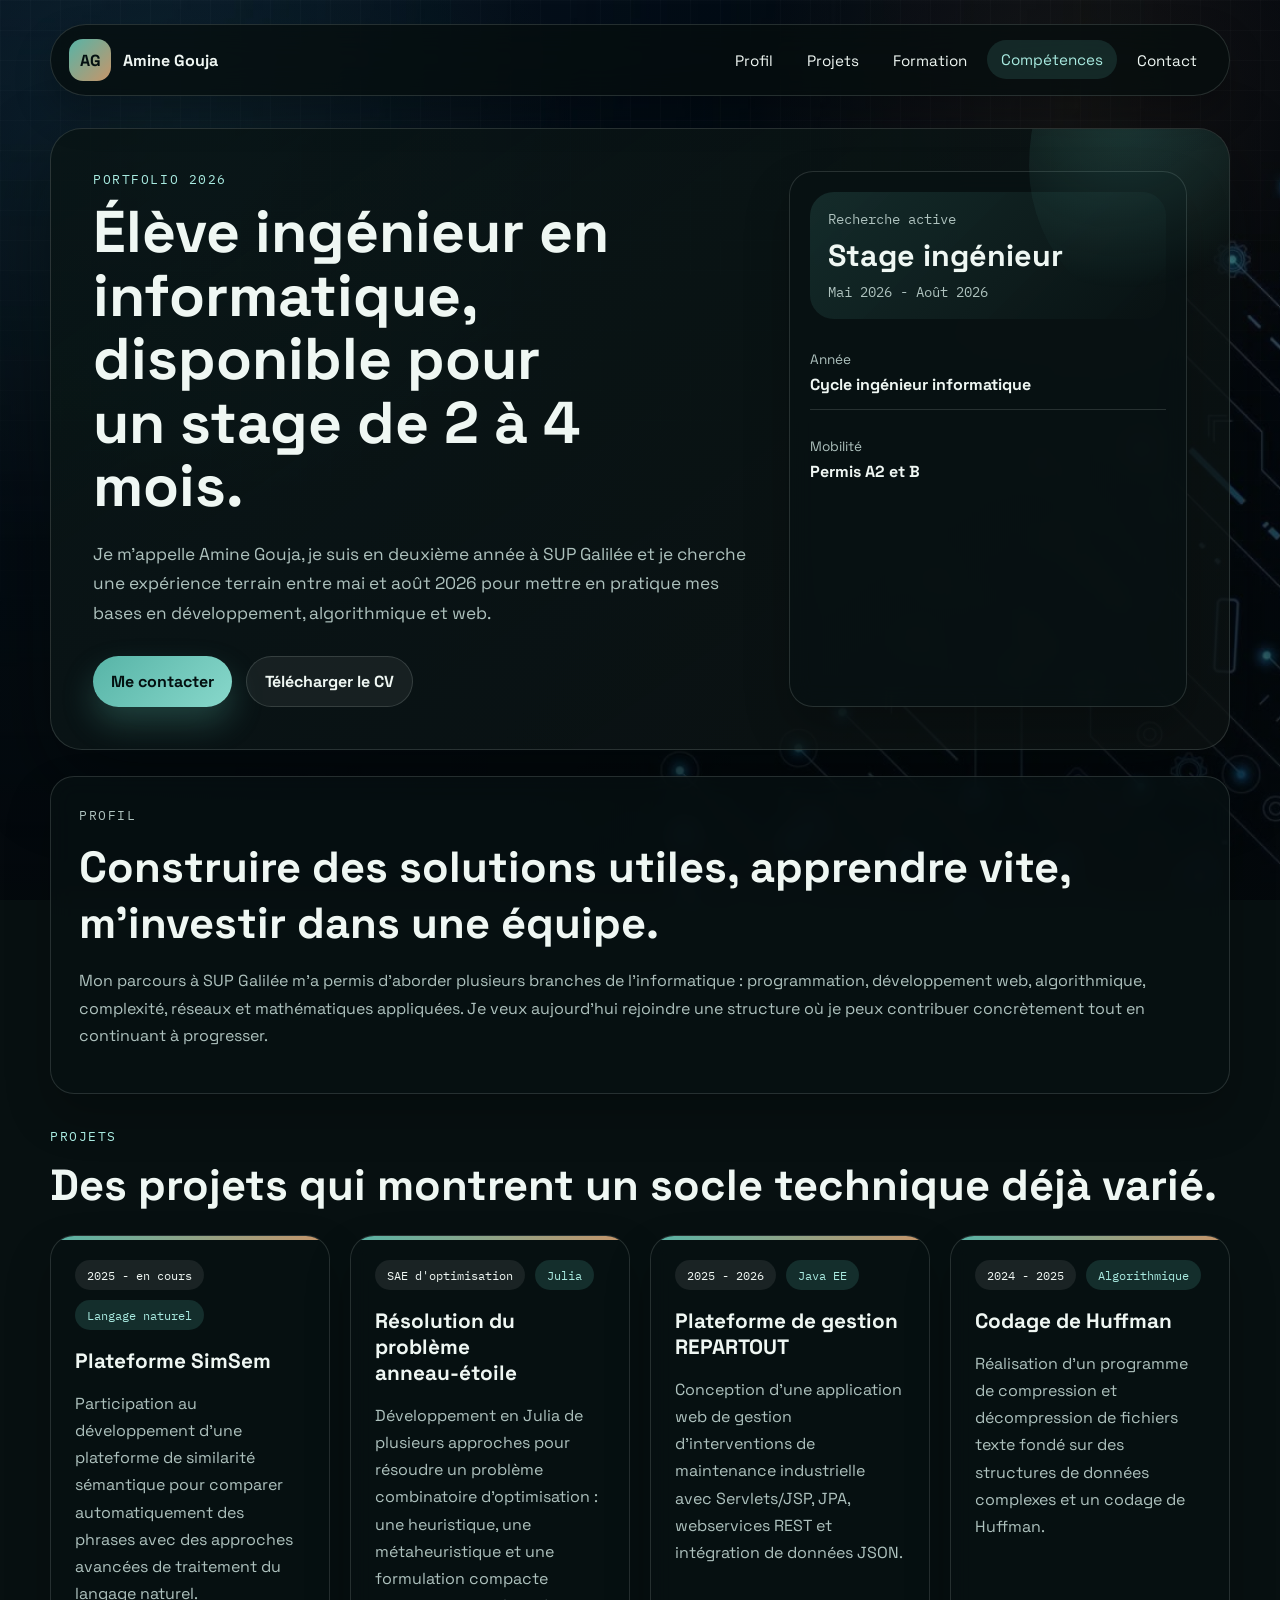
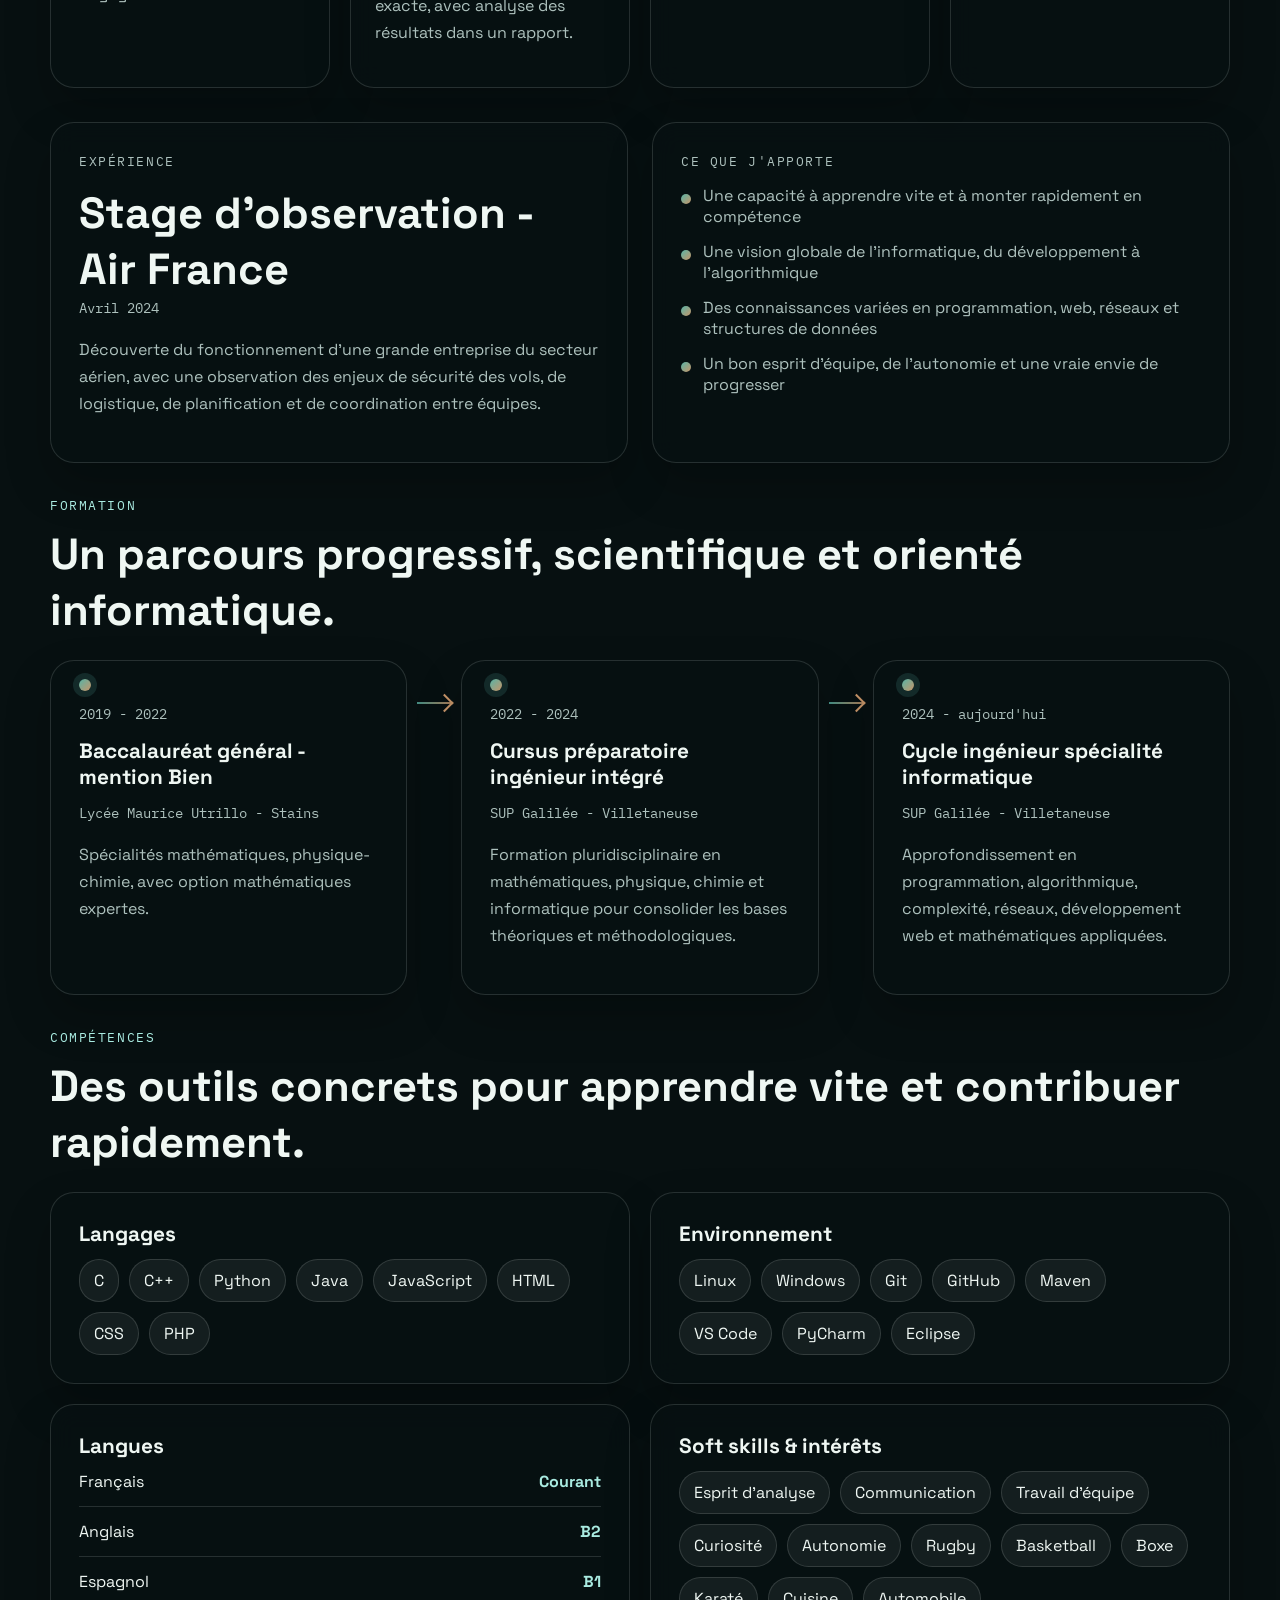
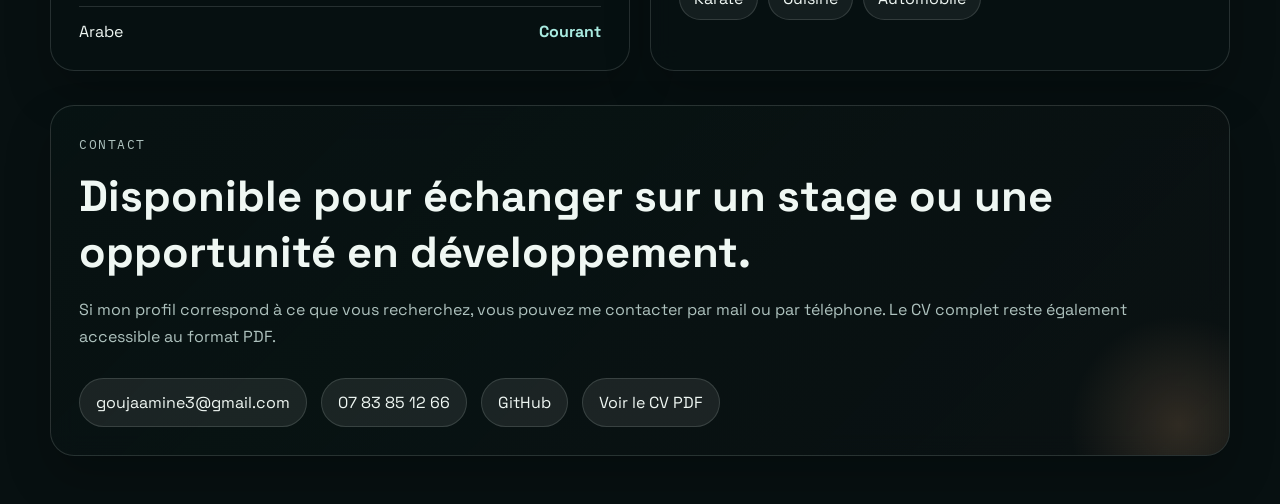
==== commit 99af3184: "Ajout du projet SAE et mise à jour du portfolio" ====
--- a/index.html
+++ b/index.html
@@ -62,10 +62,6 @@
               <dd>Cycle ingénieur informatique</dd>
             </div>
             <div>
-              <dt>Localisation</dt>
-              <dd>Stains, 93240</dd>
-            </div>
-            <div>
               <dt>Mobilité</dt>
               <dd>Permis A2 et B</dd>
             </div>
@@ -103,6 +99,19 @@
               Participation au développement d'une plateforme de similarité sémantique pour
               comparer automatiquement des phrases avec des approches avancées de traitement
               du langage naturel.
+            </p>
+          </article>
+
+          <article class="project-card">
+            <div class="project-topline">
+              <span class="pill">SAE d'optimisation</span>
+              <span class="pill pill-accent">Julia</span>
+            </div>
+            <h3>Résolution du problème anneau-étoile</h3>
+            <p>
+              Développement en Julia de plusieurs approches pour résoudre un problème
+              combinatoire d'optimisation : une heuristique, une métaheuristique et une
+              formulation compacte exacte, avec analyse des résultats dans un rapport.
             </p>
           </article>
 
@@ -273,6 +282,7 @@
           <div class="contact-links">
             <a href="mailto:goujaamine3@gmail.com">goujaamine3@gmail.com</a>
             <a href="tel:+33783851266">07 83 85 12 66</a>
+            <a href="https://github.com/AmineGouja" target="_blank" rel="noreferrer">GitHub</a>
             <a href="CV_AMINE_2026.pdf" download>Voir le CV PDF</a>
           </div>
         </div>
--- a/styles.css
+++ b/styles.css
@@ -1,16 +1,16 @@
 :root {
-  --bg: #f5efe4;
-  --bg-strong: #efd8b8;
-  --surface: rgba(255, 248, 238, 0.78);
-  --surface-strong: rgba(255, 250, 244, 0.94);
-  --text: #182126;
-  --muted: #4f5a61;
-  --line: rgba(24, 33, 38, 0.1);
-  --accent: #0f766e;
-  --accent-strong: #0a4f4a;
-  --accent-soft: #d4efe8;
-  --highlight: #d86d44;
-  --shadow: 0 24px 60px rgba(35, 31, 26, 0.14);
+  --bg: #071011;
+  --bg-strong: #0d1a1b;
+  --surface: rgba(8, 17, 18, 0.72);
+  --surface-strong: rgba(10, 22, 23, 0.88);
+  --text: #eff7f3;
+  --muted: #aec2be;
+  --line: rgba(230, 244, 239, 0.14);
+  --accent: #57b4a7;
+  --accent-strong: #a9ebe1;
+  --accent-soft: rgba(87, 180, 167, 0.16);
+  --highlight: #c79569;
+  --shadow: 0 30px 80px rgba(2, 7, 7, 0.46);
   --radius-xl: 32px;
   --radius-lg: 24px;
   --radius-md: 18px;
@@ -32,10 +32,16 @@
   min-height: 100vh;
   color: var(--text);
   font-family: var(--font-sans);
-  background:
-    radial-gradient(circle at top left, rgba(216, 109, 68, 0.18), transparent 30%),
-    radial-gradient(circle at top right, rgba(15, 118, 110, 0.16), transparent 26%),
-    linear-gradient(180deg, #f4e9d8 0%, #f7f2ea 48%, #fcfaf6 100%);
+  background-color: var(--bg);
+  background-image:
+    linear-gradient(180deg, rgba(4, 9, 10, 0.34) 0%, rgba(4, 9, 10, 0.72) 100%),
+    radial-gradient(circle at 14% 18%, rgba(87, 180, 167, 0.18), transparent 30%),
+    radial-gradient(circle at 84% 12%, rgba(199, 149, 105, 0.16), transparent 24%),
+    url("background.png");
+  background-position: center, left top, right top, center;
+  background-size: auto, auto, auto, cover;
+  background-repeat: no-repeat;
+  background-attachment: fixed;
 }
 
 body::before {
@@ -44,10 +50,10 @@
   inset: 0;
   pointer-events: none;
   background-image:
-    linear-gradient(rgba(24, 33, 38, 0.035) 1px, transparent 1px),
-    linear-gradient(90deg, rgba(24, 33, 38, 0.035) 1px, transparent 1px);
+    linear-gradient(rgba(255, 255, 255, 0.028) 1px, transparent 1px),
+    linear-gradient(90deg, rgba(255, 255, 255, 0.028) 1px, transparent 1px);
   background-size: 30px 30px;
-  mask-image: linear-gradient(180deg, rgba(0, 0, 0, 0.55), transparent 90%);
+  mask-image: linear-gradient(180deg, rgba(0, 0, 0, 0.75), transparent 92%);
 }
 
 .page-shell {
@@ -66,11 +72,11 @@
   gap: 20px;
   margin-bottom: 32px;
   padding: 14px 18px;
-  border: 1px solid rgba(255, 255, 255, 0.45);
+  border: 1px solid var(--line);
   border-radius: var(--radius-sm);
-  background: rgba(250, 243, 233, 0.72);
+  background: rgba(6, 14, 14, 0.76);
   backdrop-filter: blur(16px);
-  box-shadow: 0 12px 30px rgba(55, 46, 38, 0.08);
+  box-shadow: 0 18px 36px rgba(0, 0, 0, 0.26);
 }
 
 .brand {
@@ -89,7 +95,7 @@
   height: 42px;
   border-radius: 14px;
   background: linear-gradient(135deg, var(--accent), var(--highlight));
-  color: #fff8ee;
+  color: #041011;
 }
 
 .site-nav {
@@ -111,7 +117,7 @@
 .site-nav a:hover,
 .site-nav a:focus-visible,
 .site-nav a.is-active {
-  background: rgba(15, 118, 110, 0.12);
+  background: var(--accent-soft);
   color: var(--accent-strong);
   transform: translateY(-1px);
 }
@@ -135,9 +141,9 @@
   padding: 42px;
   border-radius: var(--radius-xl);
   background:
-    linear-gradient(145deg, rgba(255, 251, 245, 0.95), rgba(255, 246, 233, 0.92)),
-    linear-gradient(120deg, rgba(15, 118, 110, 0.08), rgba(216, 109, 68, 0.05));
-  border: 1px solid rgba(255, 255, 255, 0.66);
+    linear-gradient(145deg, rgba(8, 19, 20, 0.9), rgba(9, 16, 17, 0.76)),
+    linear-gradient(120deg, rgba(87, 180, 167, 0.12), rgba(199, 149, 105, 0.08));
+  border: 1px solid var(--line);
   box-shadow: var(--shadow);
   overflow: hidden;
 }
@@ -150,7 +156,7 @@
   width: 320px;
   height: 320px;
   border-radius: 36% 64% 48% 52% / 49% 35% 65% 51%;
-  background: radial-gradient(circle at 30% 30%, rgba(15, 118, 110, 0.22), transparent 58%);
+  background: radial-gradient(circle at 30% 30%, rgba(87, 180, 167, 0.24), transparent 58%);
 }
 
 .eyebrow,
@@ -218,14 +224,14 @@
 }
 
 .button-primary {
-  background: linear-gradient(135deg, var(--accent), #18a08f);
-  color: #f9fffb;
-  box-shadow: 0 14px 30px rgba(15, 118, 110, 0.22);
+  background: linear-gradient(135deg, var(--accent), #88d8cb);
+  color: #031010;
+  box-shadow: 0 16px 32px rgba(87, 180, 167, 0.28);
 }
 
 .button-secondary {
   border: 1px solid var(--line);
-  background: rgba(255, 255, 255, 0.52);
+  background: rgba(255, 255, 255, 0.06);
   color: var(--text);
 }
 
@@ -234,10 +240,10 @@
 .project-card,
 .timeline-card,
 .contact-card {
-  border: 1px solid rgba(24, 33, 38, 0.08);
+  border: 1px solid var(--line);
   background: var(--surface);
   backdrop-filter: blur(12px);
-  box-shadow: 0 18px 42px rgba(53, 45, 38, 0.08);
+  box-shadow: 0 22px 46px rgba(0, 0, 0, 0.24);
 }
 
 .hero-panel {
@@ -252,7 +258,7 @@
 .status-card {
   padding: 18px;
   border-radius: var(--radius-lg);
-  background: linear-gradient(135deg, var(--accent-soft), rgba(255, 255, 255, 0.95));
+  background: linear-gradient(135deg, rgba(87, 180, 167, 0.16), rgba(9, 18, 19, 0.92));
 }
 
 .status-label,
@@ -359,7 +365,7 @@
 }
 
 .cards-grid {
-  grid-template-columns: repeat(3, minmax(0, 1fr));
+  grid-template-columns: repeat(auto-fit, minmax(240px, 1fr));
 }
 
 .project-card {
@@ -390,13 +396,13 @@
   align-items: center;
   padding: 7px 12px;
   border-radius: var(--radius-sm);
-  background: rgba(24, 33, 38, 0.05);
+  background: rgba(255, 255, 255, 0.08);
   font-family: var(--font-mono);
   font-size: 0.78rem;
 }
 
 .pill-accent {
-  background: rgba(15, 118, 110, 0.13);
+  background: rgba(87, 180, 167, 0.18);
   color: var(--accent-strong);
 }
 
@@ -456,7 +462,7 @@
   height: 12px;
   border-radius: 50%;
   background: linear-gradient(135deg, var(--accent), var(--highlight));
-  box-shadow: 0 0 0 6px rgba(212, 239, 232, 0.72);
+  box-shadow: 0 0 0 6px rgba(87, 180, 167, 0.16);
 }
 
 .timeline-arrow {
@@ -464,7 +470,7 @@
   align-self: start;
   height: 2px;
   margin: 42px 10px 0;
-  background: linear-gradient(90deg, rgba(15, 118, 110, 0.75), rgba(216, 109, 68, 0.85));
+  background: linear-gradient(90deg, rgba(87, 180, 167, 0.75), rgba(199, 149, 105, 0.82));
 }
 
 .timeline-arrow::after {
@@ -500,9 +506,9 @@
 
 .chip-list li {
   padding: 10px 14px;
-  border: 1px solid rgba(24, 33, 38, 0.08);
+  border: 1px solid var(--line);
   border-radius: var(--radius-sm);
-  background: rgba(255, 255, 255, 0.65);
+  background: rgba(255, 255, 255, 0.06);
 }
 
 .language-list {
@@ -536,8 +542,8 @@
   position: relative;
   overflow: hidden;
   background:
-    linear-gradient(135deg, rgba(255, 250, 244, 0.97), rgba(255, 241, 226, 0.9)),
-    linear-gradient(120deg, rgba(15, 118, 110, 0.08), rgba(216, 109, 68, 0.08));
+    linear-gradient(135deg, rgba(7, 18, 18, 0.96), rgba(8, 15, 16, 0.84)),
+    linear-gradient(120deg, rgba(87, 180, 167, 0.12), rgba(199, 149, 105, 0.1));
 }
 
 .contact-card::after {
@@ -548,7 +554,7 @@
   width: 220px;
   height: 220px;
   border-radius: 50%;
-  background: radial-gradient(circle, rgba(216, 109, 68, 0.18), transparent 70%);
+  background: radial-gradient(circle, rgba(199, 149, 105, 0.2), transparent 70%);
 }
 
 .contact-links a {
@@ -560,8 +566,8 @@
   border-radius: var(--radius-sm);
   color: var(--text);
   text-decoration: none;
-  background: rgba(255, 255, 255, 0.72);
-  border: 1px solid rgba(24, 33, 38, 0.08);
+  background: rgba(255, 255, 255, 0.08);
+  border: 1px solid var(--line);
 }
 
 .reveal {
@@ -576,6 +582,10 @@
 }
 
 @media (max-width: 980px) {
+  body {
+    background-attachment: scroll;
+  }
+
   .site-header,
   .hero,
   .intro-grid,
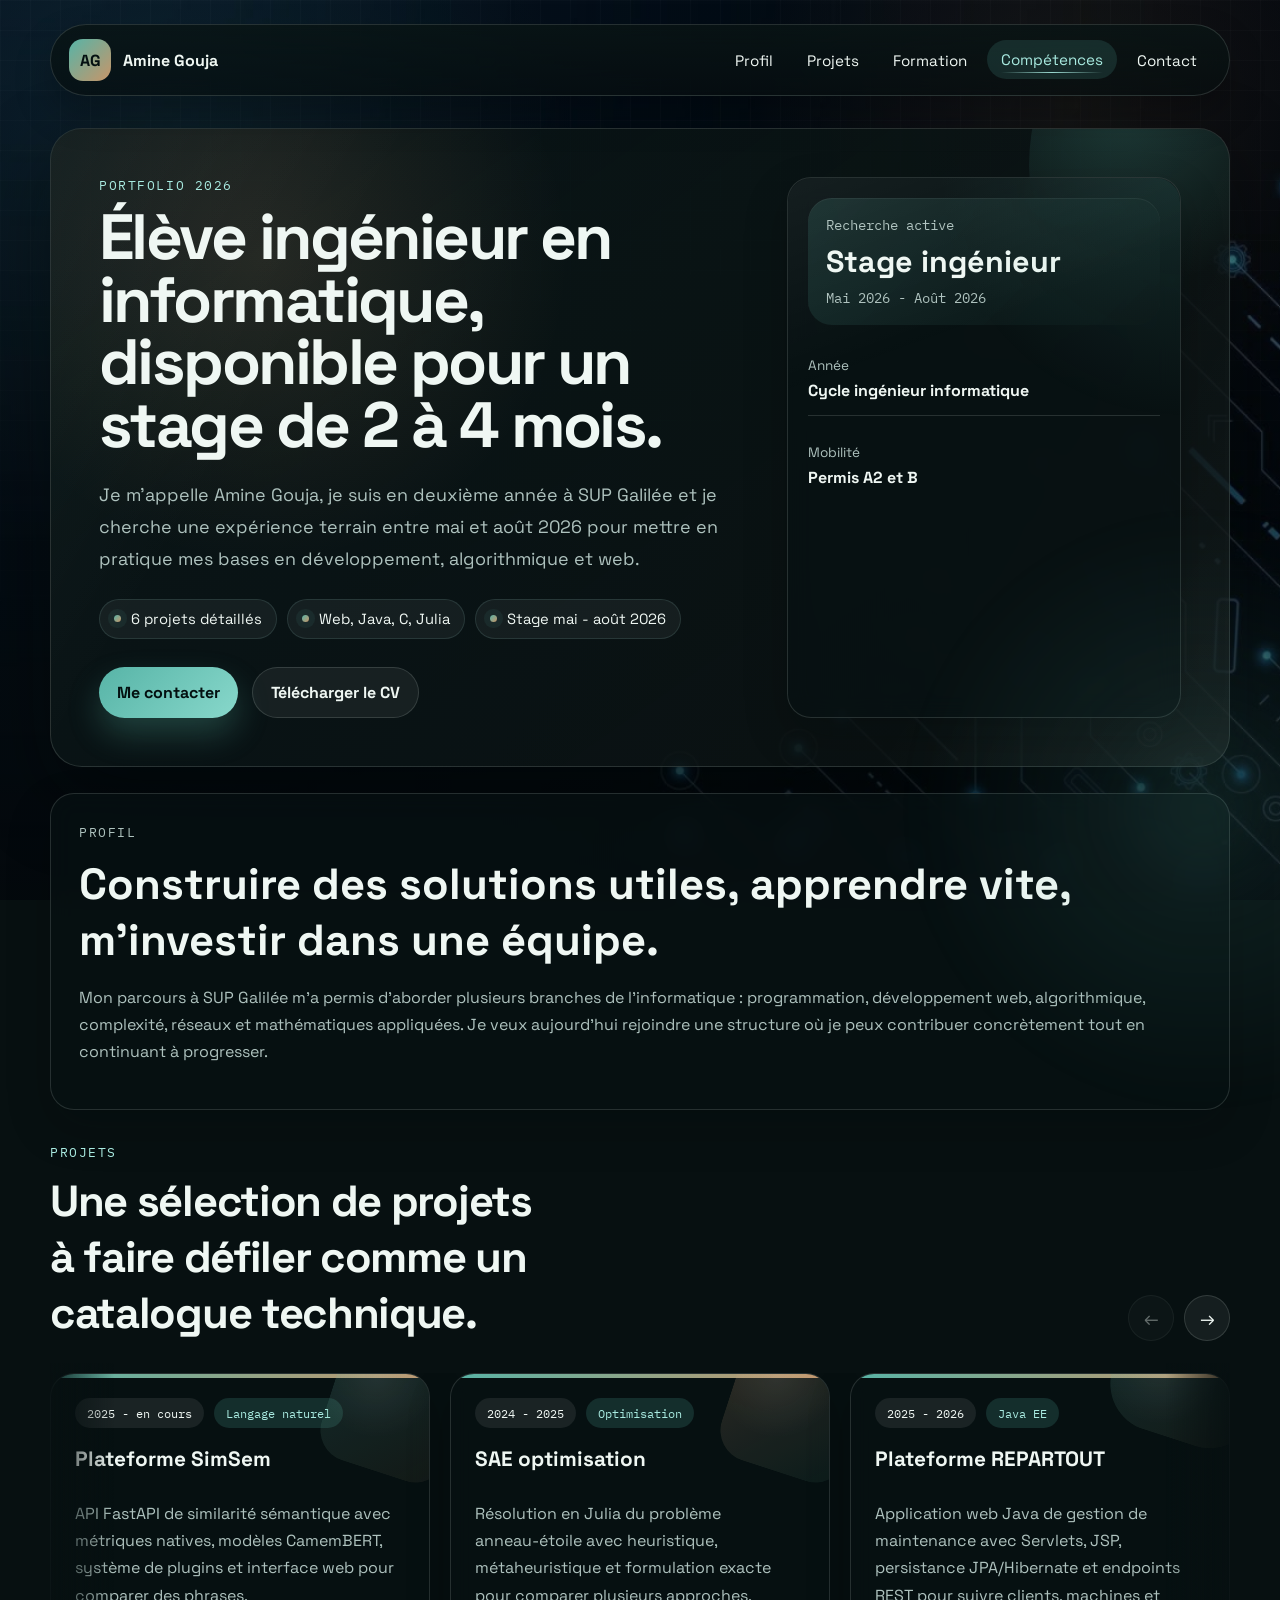
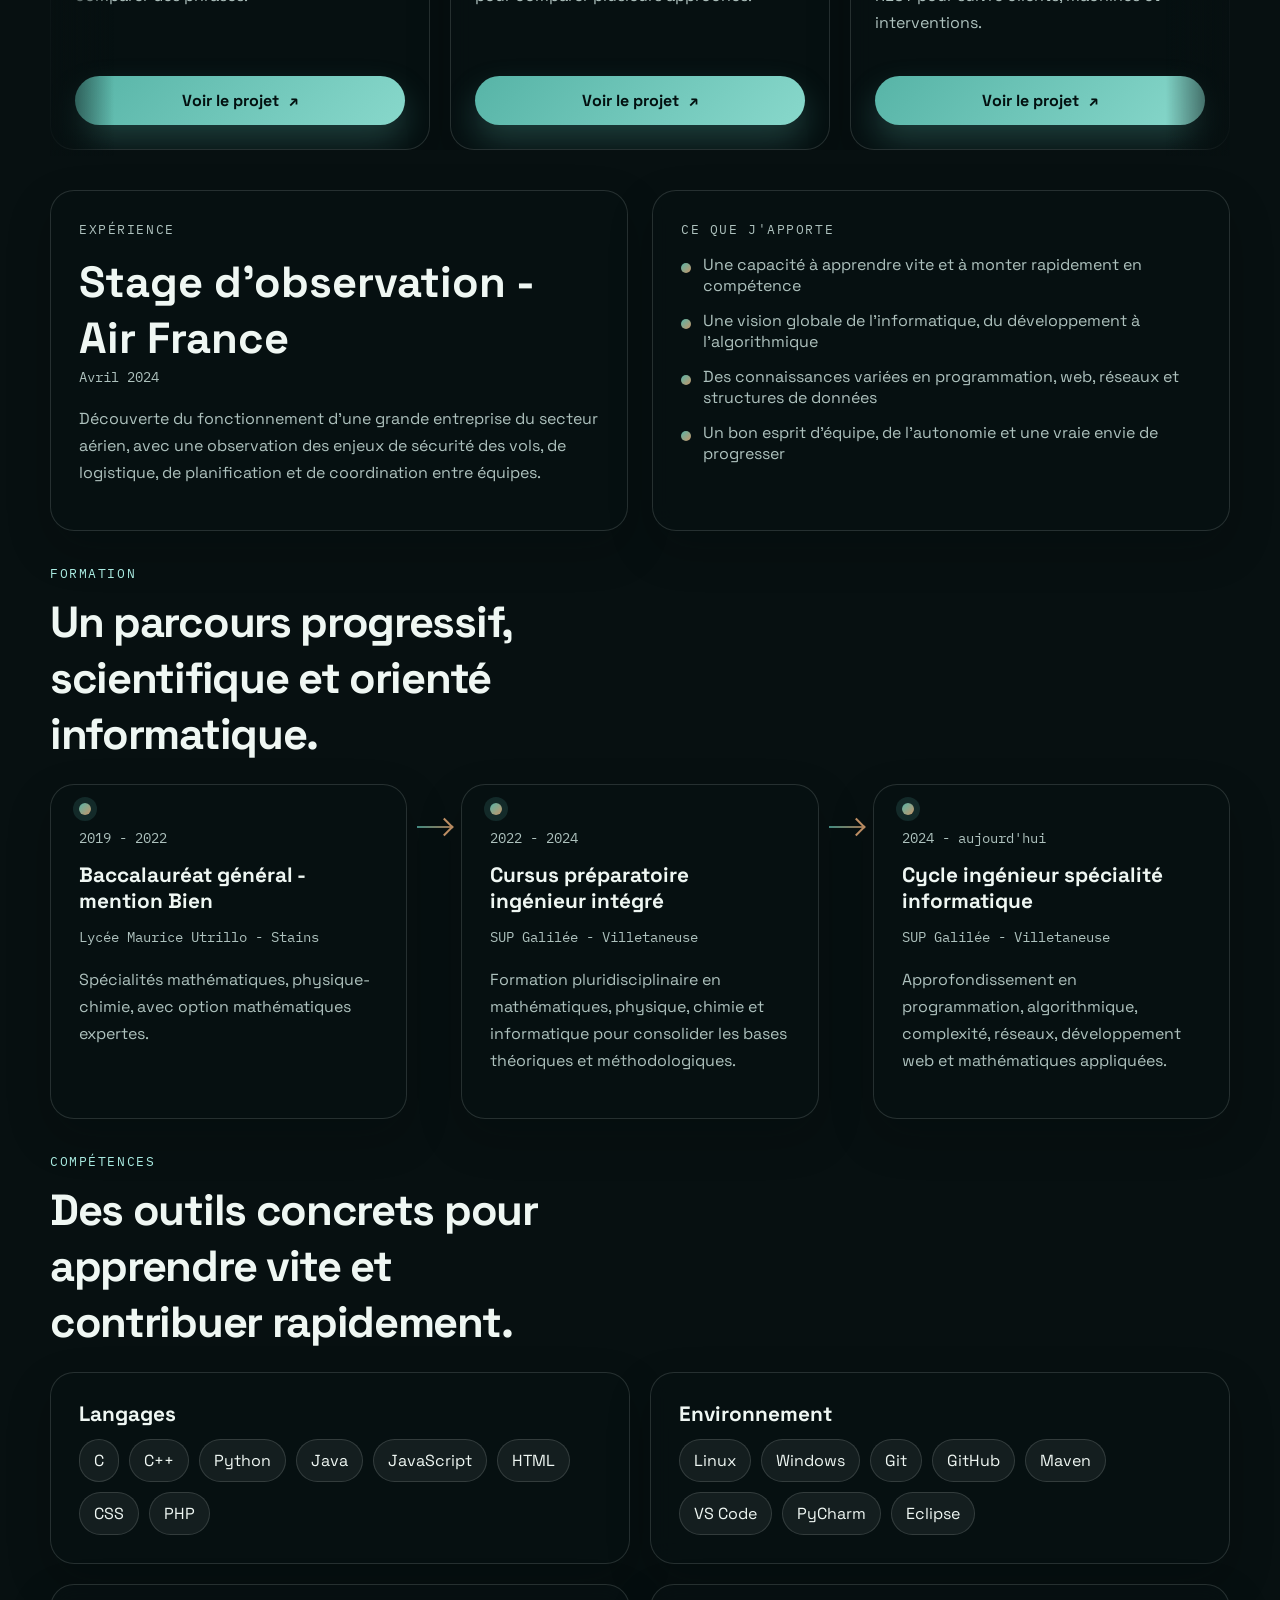
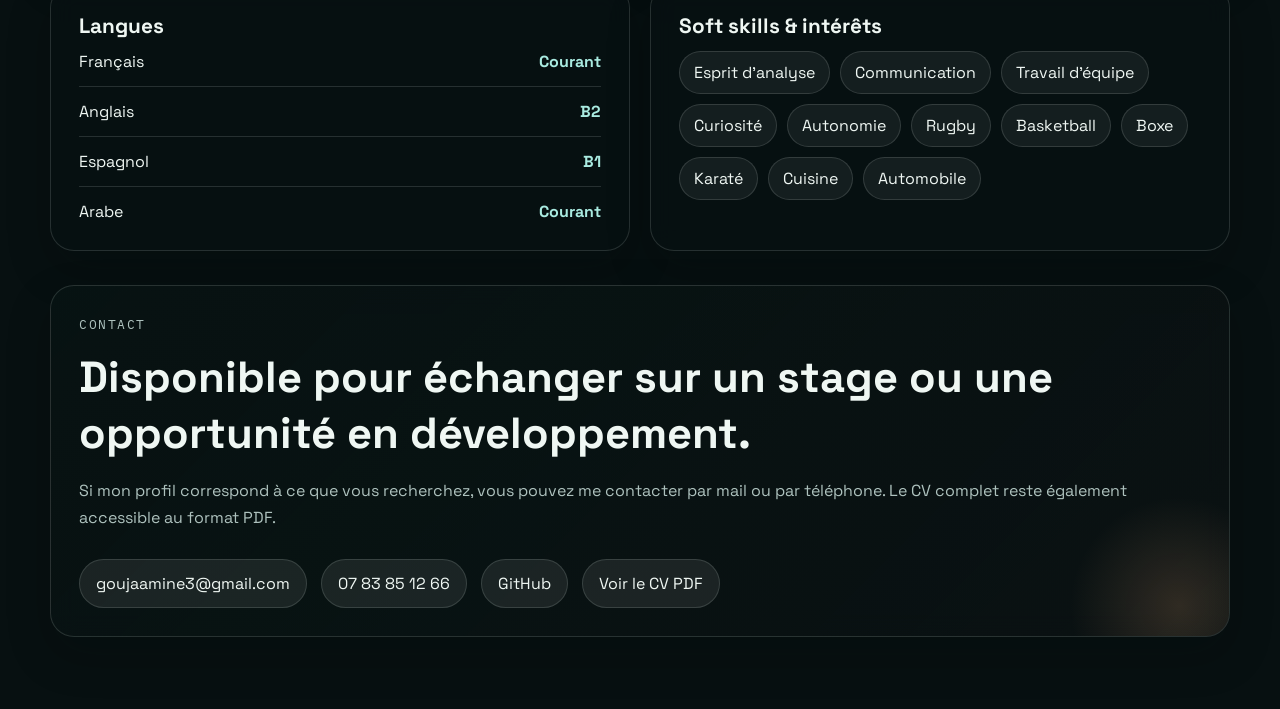
==== commit 0bc2b170: "Amélioration du design du portfolio et ajout des pages projets" ====
--- a/index.html
+++ b/index.html
@@ -42,6 +42,11 @@
             une expérience terrain entre mai et août 2026 pour mettre en pratique mes bases
             en développement, algorithmique et web.
           </p>
+          <ul class="hero-points">
+            <li>6 projets détaillés</li>
+            <li>Web, Java, C, Julia</li>
+            <li>Stage mai - août 2026</li>
+          </ul>
           <div class="hero-actions">
             <a class="button button-primary" href="#contact">Me contacter</a>
             <a class="button button-secondary" href="CV_AMINE_2026.pdf" download>
@@ -83,62 +88,118 @@
       </section>
 
       <section class="section reveal" id="projets">
-        <div class="section-heading">
-          <p class="section-tag">Projets</p>
-          <h2>Des projets qui montrent un socle technique déjà varié.</h2>
-        </div>
-
-        <div class="cards-grid">
-          <article class="project-card">
-            <div class="project-topline">
-              <span class="pill">2025 - en cours</span>
-              <span class="pill pill-accent">Langage naturel</span>
+        <div class="section-heading section-heading-inline">
+          <div>
+            <p class="section-tag">Projets</p>
+            <h2>Une sélection de projets à faire défiler comme un catalogue technique.</h2>
+          </div>
+          <div class="carousel-controls" aria-label="Navigation des projets">
+            <button class="carousel-button" type="button" data-carousel-prev aria-label="Voir les projets précédents">
+              &#8592;
+            </button>
+            <button class="carousel-button" type="button" data-carousel-next aria-label="Voir les projets suivants">
+              &#8594;
+            </button>
+          </div>
+        </div>
+
+        <div class="projects-carousel" data-carousel>
+          <div class="projects-viewport">
+            <div class="projects-track">
+              <article class="project-card project-slide">
+                <div class="project-topline">
+                  <span class="pill">2025 - en cours</span>
+                  <span class="pill pill-accent">Langage naturel</span>
+                </div>
+                <h3>Plateforme SimSem</h3>
+                <p>
+                  API FastAPI de similarité sémantique avec métriques natives, modèles
+                  CamemBERT, système de plugins et interface web pour comparer des phrases.
+                </p>
+                <div class="project-actions">
+                  <a class="button button-primary project-button" href="projects/simsem.html">Voir le projet</a>
+                </div>
+              </article>
+
+              <article class="project-card project-slide">
+                <div class="project-topline">
+                  <span class="pill">2024 - 2025</span>
+                  <span class="pill pill-accent">Optimisation</span>
+                </div>
+                <h3>SAE optimisation</h3>
+                <p>
+                  Résolution en Julia du problème anneau-étoile avec heuristique,
+                  métaheuristique et formulation exacte pour comparer plusieurs approches.
+                </p>
+                <div class="project-actions">
+                  <a class="button button-primary project-button" href="projects/sae-optimisation.html">Voir le projet</a>
+                </div>
+              </article>
+
+              <article class="project-card project-slide">
+                <div class="project-topline">
+                  <span class="pill">2025 - 2026</span>
+                  <span class="pill pill-accent">Java EE</span>
+                </div>
+                <h3>Plateforme REPARTOUT</h3>
+                <p>
+                  Application web Java de gestion de maintenance avec Servlets, JSP,
+                  persistance JPA/Hibernate et endpoints REST pour suivre clients, machines
+                  et interventions.
+                </p>
+                <div class="project-actions">
+                  <a class="button button-primary project-button" href="projects/repartout.html">Voir le projet</a>
+                </div>
+              </article>
+
+              <article class="project-card project-slide">
+                <div class="project-topline">
+                  <span class="pill">2024 - 2025</span>
+                  <span class="pill pill-accent">C</span>
+                </div>
+                <h3>Codage de Huffman</h3>
+                <p>
+                  Implémentation bas niveau en C d'un système de compression et
+                  décompression fondé sur l'algorithme de Huffman et la manipulation de
+                  fichiers binaires.
+                </p>
+                <div class="project-actions">
+                  <a class="button button-primary project-button" href="projects/codage-huffman.html">Voir le projet</a>
+                </div>
+              </article>
+
+              <article class="project-card project-slide">
+                <div class="project-topline">
+                  <span class="pill">2024 - 2025</span>
+                  <span class="pill pill-accent">PHP</span>
+                </div>
+                <h3>Puissance 4 Web</h3>
+                <p>
+                  Jeu jouable dans le navigateur avec HTML, CSS, JavaScript et PHP, gestion
+                  des tours, synchronisation multi-clients et stockage d'état en JSON.
+                </p>
+                <div class="project-actions">
+                  <a class="button button-primary project-button" href="projects/puissance4-web.html">Voir le projet</a>
+                </div>
+              </article>
+
+              <article class="project-card project-slide">
+                <div class="project-topline">
+                  <span class="pill">2024 - 2025</span>
+                  <span class="pill pill-accent">Java</span>
+                </div>
+                <h3>Ferme autosoutenable</h3>
+                <p>
+                  Simulation orientée objet en Java avec interface Swing pour gérer une
+                  ferme, ses ressources, ses animaux, ses cultures et une progression
+                  saisonnière.
+                </p>
+                <div class="project-actions">
+                  <a class="button button-primary project-button" href="projects/ferme-autosoutenable.html">Voir le projet</a>
+                </div>
+              </article>
             </div>
-            <h3>Plateforme SimSem</h3>
-            <p>
-              Participation au développement d'une plateforme de similarité sémantique pour
-              comparer automatiquement des phrases avec des approches avancées de traitement
-              du langage naturel.
-            </p>
-          </article>
-
-          <article class="project-card">
-            <div class="project-topline">
-              <span class="pill">SAE d'optimisation</span>
-              <span class="pill pill-accent">Julia</span>
-            </div>
-            <h3>Résolution du problème anneau-étoile</h3>
-            <p>
-              Développement en Julia de plusieurs approches pour résoudre un problème
-              combinatoire d'optimisation : une heuristique, une métaheuristique et une
-              formulation compacte exacte, avec analyse des résultats dans un rapport.
-            </p>
-          </article>
-
-          <article class="project-card">
-            <div class="project-topline">
-              <span class="pill">2025 - 2026</span>
-              <span class="pill pill-accent">Java EE</span>
-            </div>
-            <h3>Plateforme de gestion REPARTOUT</h3>
-            <p>
-              Conception d'une application web de gestion d'interventions de maintenance
-              industrielle avec Servlets/JSP, JPA, webservices REST et intégration de
-              données JSON.
-            </p>
-          </article>
-
-          <article class="project-card">
-            <div class="project-topline">
-              <span class="pill">2024 - 2025</span>
-              <span class="pill pill-accent">Algorithmique</span>
-            </div>
-            <h3>Codage de Huffman</h3>
-            <p>
-              Réalisation d'un programme de compression et décompression de fichiers texte
-              fondé sur des structures de données complexes et un codage de Huffman.
-            </p>
-          </article>
+          </div>
         </div>
       </section>
 
--- a/styles.css
+++ b/styles.css
@@ -11,6 +11,7 @@
   --accent-soft: rgba(87, 180, 167, 0.16);
   --highlight: #c79569;
   --shadow: 0 30px 80px rgba(2, 7, 7, 0.46);
+  --shadow-soft: 0 18px 44px rgba(1, 7, 7, 0.24);
   --radius-xl: 32px;
   --radius-lg: 24px;
   --radius-md: 18px;
@@ -56,10 +57,23 @@
   mask-image: linear-gradient(180deg, rgba(0, 0, 0, 0.75), transparent 92%);
 }
 
+body::after {
+  content: "";
+  position: fixed;
+  inset: auto -18vw -24vh auto;
+  width: 48vw;
+  height: 48vw;
+  pointer-events: none;
+  border-radius: 50%;
+  background:
+    radial-gradient(circle, rgba(87, 180, 167, 0.16) 0%, rgba(87, 180, 167, 0.08) 24%, transparent 68%);
+  filter: blur(18px);
+}
+
 .page-shell {
   width: min(1180px, calc(100% - 32px));
   margin: 0 auto;
-  padding: 24px 0 48px;
+  padding: 24px 0 72px;
 }
 
 .site-header {
@@ -74,8 +88,9 @@
   padding: 14px 18px;
   border: 1px solid var(--line);
   border-radius: var(--radius-sm);
-  background: rgba(6, 14, 14, 0.76);
-  backdrop-filter: blur(16px);
+  background:
+    linear-gradient(180deg, rgba(9, 20, 20, 0.86), rgba(7, 14, 15, 0.72));
+  backdrop-filter: blur(20px) saturate(130%);
   box-shadow: 0 18px 36px rgba(0, 0, 0, 0.26);
 }
 
@@ -106,6 +121,7 @@
 }
 
 .site-nav a {
+  position: relative;
   padding: 10px 14px;
   border-radius: var(--radius-sm);
   color: var(--text);
@@ -114,6 +130,19 @@
   transition: background-color 180ms ease, color 180ms ease, transform 180ms ease;
 }
 
+.site-nav a::after {
+  content: "";
+  position: absolute;
+  left: 14px;
+  right: 14px;
+  bottom: 6px;
+  height: 1px;
+  background: linear-gradient(90deg, transparent, rgba(169, 235, 225, 0.9), transparent);
+  transform: scaleX(0);
+  transform-origin: center;
+  transition: transform 180ms ease;
+}
+
 .site-nav a:hover,
 .site-nav a:focus-visible,
 .site-nav a.is-active {
@@ -122,9 +151,16 @@
   transform: translateY(-1px);
 }
 
+.site-nav a:hover::after,
+.site-nav a:focus-visible::after,
+.site-nav a.is-active::after {
+  transform: scaleX(1);
+}
+
 main {
   display: grid;
   gap: 26px;
+  isolation: isolate;
 }
 
 .hero,
@@ -138,7 +174,7 @@
   display: grid;
   grid-template-columns: minmax(0, 1.35fr) minmax(280px, 0.8fr);
   gap: 24px;
-  padding: 42px;
+  padding: 48px;
   border-radius: var(--radius-xl);
   background:
     linear-gradient(145deg, rgba(8, 19, 20, 0.9), rgba(9, 16, 17, 0.76)),
@@ -148,6 +184,16 @@
   overflow: hidden;
 }
 
+.hero::before {
+  content: "";
+  position: absolute;
+  inset: 0;
+  pointer-events: none;
+  background:
+    linear-gradient(120deg, rgba(255, 255, 255, 0.04), transparent 24%, transparent 76%, rgba(255, 255, 255, 0.03)),
+    radial-gradient(circle at 18% 20%, rgba(199, 149, 105, 0.14), transparent 28%);
+}
+
 .hero::after {
   content: "";
   position: absolute;
@@ -157,6 +203,12 @@
   height: 320px;
   border-radius: 36% 64% 48% 52% / 49% 35% 65% 51%;
   background: radial-gradient(circle at 30% 30%, rgba(87, 180, 167, 0.24), transparent 58%);
+}
+
+.hero-copy,
+.hero-panel {
+  position: relative;
+  z-index: 1;
 }
 
 .eyebrow,
@@ -187,16 +239,47 @@
 
 .hero h1 {
   max-width: 14ch;
-  font-size: clamp(2.1rem, 4.6vw, 3.9rem);
-  line-height: 1.08;
+  font-size: clamp(2.4rem, 5vw, 4.45rem);
+  line-height: 0.98;
+  letter-spacing: -0.04em;
 }
 
 .hero-text {
   max-width: 62ch;
   margin: 22px 0 0;
   color: var(--muted);
-  font-size: 1.08rem;
-  line-height: 1.7;
+  font-size: 1.12rem;
+  line-height: 1.78;
+}
+
+.hero-points {
+  display: flex;
+  flex-wrap: wrap;
+  gap: 10px;
+  margin: 24px 0 0;
+  padding: 0;
+  list-style: none;
+}
+
+.hero-points li {
+  display: inline-flex;
+  align-items: center;
+  gap: 10px;
+  padding: 10px 14px;
+  border: 1px solid rgba(169, 235, 225, 0.12);
+  border-radius: var(--radius-sm);
+  background: rgba(255, 255, 255, 0.05);
+  color: var(--text);
+  font-size: 0.92rem;
+}
+
+.hero-points li::before {
+  content: "";
+  width: 7px;
+  height: 7px;
+  border-radius: 50%;
+  background: linear-gradient(135deg, var(--accent), var(--highlight));
+  box-shadow: 0 0 0 6px rgba(87, 180, 167, 0.08);
 }
 
 .hero-actions,
@@ -215,7 +298,7 @@
   border-radius: var(--radius-sm);
   font-weight: 700;
   text-decoration: none;
-  transition: transform 180ms ease, box-shadow 180ms ease, background-color 180ms ease;
+  transition: transform 180ms ease, box-shadow 180ms ease, background-color 180ms ease, border-color 180ms ease;
 }
 
 .button:hover,
@@ -233,6 +316,12 @@
   border: 1px solid var(--line);
   background: rgba(255, 255, 255, 0.06);
   color: var(--text);
+}
+
+.button-secondary:hover,
+.button-secondary:focus-visible {
+  border-color: rgba(169, 235, 225, 0.32);
+  background: rgba(255, 255, 255, 0.11);
 }
 
 .hero-panel,
@@ -243,7 +332,7 @@
   border: 1px solid var(--line);
   background: var(--surface);
   backdrop-filter: blur(12px);
-  box-shadow: 0 22px 46px rgba(0, 0, 0, 0.24);
+  box-shadow: var(--shadow-soft);
 }
 
 .hero-panel {
@@ -255,10 +344,22 @@
   border-radius: calc(var(--radius-xl) - 8px);
 }
 
+.hero-panel::before {
+  content: "";
+  position: absolute;
+  inset: 0;
+  border-radius: inherit;
+  background:
+    linear-gradient(160deg, rgba(255, 255, 255, 0.06), transparent 32%),
+    radial-gradient(circle at 100% 0%, rgba(87, 180, 167, 0.14), transparent 36%);
+  pointer-events: none;
+}
+
 .status-card {
   padding: 18px;
   border-radius: var(--radius-lg);
   background: linear-gradient(135deg, rgba(87, 180, 167, 0.16), rgba(9, 18, 19, 0.92));
+  box-shadow: inset 0 1px 0 rgba(255, 255, 255, 0.06);
 }
 
 .status-label,
@@ -357,6 +458,53 @@
   margin-bottom: 22px;
 }
 
+.section-heading-inline {
+  display: flex;
+  align-items: end;
+  justify-content: space-between;
+  gap: 18px;
+}
+
+.section-heading h2,
+.section-heading-inline h2 {
+  max-width: 18ch;
+  letter-spacing: -0.03em;
+}
+
+.carousel-controls {
+  display: inline-flex;
+  gap: 10px;
+}
+
+.carousel-button {
+  display: inline-flex;
+  align-items: center;
+  justify-content: center;
+  width: 46px;
+  height: 46px;
+  border: 1px solid var(--line);
+  border-radius: 50%;
+  background: rgba(255, 255, 255, 0.06);
+  color: var(--text);
+  font: inherit;
+  font-size: 1.15rem;
+  cursor: pointer;
+  transition: transform 180ms ease, border-color 180ms ease, background-color 180ms ease, opacity 180ms ease;
+}
+
+.carousel-button:hover,
+.carousel-button:focus-visible {
+  transform: translateY(-1px);
+  border-color: rgba(169, 235, 225, 0.42);
+  background: rgba(87, 180, 167, 0.16);
+}
+
+.carousel-button:disabled {
+  opacity: 0.4;
+  cursor: not-allowed;
+  transform: none;
+}
+
 .cards-grid,
 .skills-grid,
 .timeline-list {
@@ -368,11 +516,57 @@
   grid-template-columns: repeat(auto-fit, minmax(240px, 1fr));
 }
 
+.projects-carousel {
+  position: relative;
+  padding: 10px 0 6px;
+}
+
+.projects-carousel::before,
+.projects-carousel::after {
+  content: "";
+  position: absolute;
+  top: 0;
+  bottom: 0;
+  z-index: 2;
+  width: 64px;
+  pointer-events: none;
+}
+
+.projects-carousel::before {
+  left: 0;
+  background: linear-gradient(90deg, rgba(7, 16, 17, 0.84), transparent);
+}
+
+.projects-carousel::after {
+  right: 0;
+  background: linear-gradient(270deg, rgba(7, 16, 17, 0.84), transparent);
+}
+
+.projects-viewport {
+  overflow: hidden;
+}
+
+.projects-track {
+  display: flex;
+  gap: 20px;
+  transition: transform 320ms ease;
+  will-change: transform;
+}
+
 .project-card {
   position: relative;
   padding: 24px;
   border-radius: var(--radius-lg);
   overflow: hidden;
+  transition: transform 220ms ease, border-color 220ms ease, box-shadow 220ms ease;
+}
+
+.project-slide {
+  display: flex;
+  flex: 0 0 calc((100% - 40px) / 3);
+  flex-direction: column;
+  min-width: 0;
+  min-height: 320px;
 }
 
 .project-card::before {
@@ -382,6 +576,40 @@
   width: 100%;
   height: 4px;
   background: linear-gradient(90deg, var(--accent), var(--highlight));
+}
+
+.project-card::after {
+  content: "";
+  position: absolute;
+  right: -30px;
+  top: -30px;
+  width: 130px;
+  height: 130px;
+  border-radius: 32px;
+  background:
+    radial-gradient(circle at 30% 30%, rgba(255, 255, 255, 0.08), transparent 48%),
+    linear-gradient(135deg, rgba(87, 180, 167, 0.18), rgba(199, 149, 105, 0.08));
+  opacity: 0.9;
+  transform: rotate(18deg);
+}
+
+.project-card:hover,
+.project-card:focus-within {
+  transform: translateY(-6px);
+  border-color: rgba(169, 235, 225, 0.24);
+  box-shadow: 0 26px 54px rgba(0, 0, 0, 0.28);
+}
+
+.project-slide:nth-child(2n)::after {
+  background:
+    radial-gradient(circle at 30% 30%, rgba(255, 255, 255, 0.08), transparent 48%),
+    linear-gradient(135deg, rgba(199, 149, 105, 0.22), rgba(87, 180, 167, 0.08));
+}
+
+.project-slide:nth-child(3n)::after {
+  width: 150px;
+  height: 96px;
+  border-radius: 999px;
 }
 
 .project-topline {
@@ -406,6 +634,24 @@
   color: var(--accent-strong);
 }
 
+.project-actions {
+  display: flex;
+  flex-wrap: wrap;
+  gap: 12px;
+  margin-top: auto;
+  padding-top: 24px;
+}
+
+.project-button {
+  width: 100%;
+}
+
+.project-button::after {
+  content: "↗";
+  margin-left: 10px;
+  font-size: 0.95rem;
+}
+
 .section-split {
   display: grid;
   grid-template-columns: repeat(2, minmax(0, 1fr));
@@ -509,6 +755,13 @@
   border: 1px solid var(--line);
   border-radius: var(--radius-sm);
   background: rgba(255, 255, 255, 0.06);
+  transition: transform 180ms ease, border-color 180ms ease, background-color 180ms ease;
+}
+
+.chip-list li:hover {
+  transform: translateY(-2px);
+  border-color: rgba(169, 235, 225, 0.24);
+  background: rgba(255, 255, 255, 0.09);
 }
 
 .language-list {
@@ -568,6 +821,205 @@
   text-decoration: none;
   background: rgba(255, 255, 255, 0.08);
   border: 1px solid var(--line);
+  transition: transform 180ms ease, border-color 180ms ease, background-color 180ms ease;
+}
+
+.contact-links a:hover,
+.contact-links a:focus-visible {
+  transform: translateY(-2px);
+  border-color: rgba(169, 235, 225, 0.28);
+  background: rgba(255, 255, 255, 0.12);
+}
+
+.project-page .page-shell {
+  padding-top: 20px;
+}
+
+.project-back {
+  display: inline-flex;
+  align-items: center;
+  gap: 8px;
+  margin-bottom: 18px;
+  color: var(--accent-strong);
+  text-decoration: none;
+  font-family: var(--font-mono);
+  font-size: 0.9rem;
+}
+
+.project-back:hover,
+.project-back:focus-visible {
+  text-decoration: underline;
+  text-underline-offset: 0.22em;
+}
+
+.project-hero {
+  position: relative;
+  display: grid;
+  grid-template-columns: minmax(0, 1.2fr) minmax(280px, 0.8fr);
+  gap: 24px;
+  margin-bottom: 26px;
+  padding: 34px;
+  border: 1px solid var(--line);
+  border-radius: var(--radius-xl);
+  background:
+    linear-gradient(145deg, rgba(8, 19, 20, 0.9), rgba(9, 16, 17, 0.76)),
+    linear-gradient(120deg, rgba(87, 180, 167, 0.12), rgba(199, 149, 105, 0.08));
+  box-shadow: var(--shadow);
+  overflow: hidden;
+}
+
+.project-hero::before {
+  content: "";
+  position: absolute;
+  inset: 0;
+  pointer-events: none;
+  background:
+    linear-gradient(120deg, rgba(255, 255, 255, 0.04), transparent 22%, transparent 76%, rgba(255, 255, 255, 0.03)),
+    radial-gradient(circle at 88% 20%, rgba(87, 180, 167, 0.16), transparent 22%);
+}
+
+.project-hero-copy,
+.project-sidecard {
+  position: relative;
+  z-index: 1;
+}
+
+.project-hero-copy h1 {
+  margin: 0;
+  font-size: clamp(2.35rem, 4.4vw, 4rem);
+  line-height: 1;
+  letter-spacing: -0.04em;
+}
+
+.project-summary {
+  max-width: 65ch;
+  margin: 22px 0 0;
+  color: var(--muted);
+  font-size: 1.05rem;
+  line-height: 1.75;
+}
+
+.project-actions-bar {
+  display: flex;
+  flex-wrap: wrap;
+  gap: 14px;
+  margin-top: 28px;
+}
+
+.project-sidecard {
+  display: grid;
+  gap: 16px;
+  align-content: start;
+  padding: 24px;
+  border: 1px solid var(--line);
+  border-radius: var(--radius-lg);
+  background:
+    linear-gradient(180deg, rgba(255, 255, 255, 0.06), rgba(255, 255, 255, 0.03));
+  box-shadow: inset 0 1px 0 rgba(255, 255, 255, 0.06);
+}
+
+.project-sidecard dl {
+  display: grid;
+  gap: 14px;
+  margin: 0;
+}
+
+.project-sidecard dt {
+  margin-bottom: 4px;
+  color: var(--muted);
+  font-family: var(--font-mono);
+  font-size: 0.82rem;
+  text-transform: uppercase;
+  letter-spacing: 0.08em;
+}
+
+.project-sidecard dd {
+  margin: 0;
+  color: var(--text);
+}
+
+.project-sidecard a,
+.project-section a {
+  color: var(--accent-strong);
+}
+
+.project-layout {
+  display: grid;
+  gap: 24px;
+}
+
+.project-grid {
+  display: grid;
+  grid-template-columns: 1.15fr 0.85fr;
+  gap: 24px;
+}
+
+.project-section {
+  padding: 28px;
+  border: 1px solid var(--line);
+  border-radius: var(--radius-lg);
+  background: var(--surface);
+  box-shadow: 0 22px 46px rgba(0, 0, 0, 0.24);
+  transition: transform 200ms ease, border-color 200ms ease;
+}
+
+.project-section:hover {
+  transform: translateY(-3px);
+  border-color: rgba(169, 235, 225, 0.22);
+}
+
+.project-section h2 {
+  margin: 0 0 14px;
+  font-size: clamp(1.5rem, 3vw, 2.2rem);
+}
+
+.project-section p {
+  margin: 0;
+  color: var(--muted);
+  line-height: 1.75;
+}
+
+.project-stack {
+  display: flex;
+  flex-wrap: wrap;
+  gap: 10px;
+  margin: 18px 0 0;
+  padding: 0;
+  list-style: none;
+}
+
+.project-list {
+  display: grid;
+  gap: 14px;
+  margin: 0;
+  padding-left: 22px;
+  color: var(--muted);
+}
+
+.project-list li {
+  line-height: 1.7;
+}
+
+.project-code {
+  margin-top: 18px;
+  padding: 18px;
+  overflow-x: auto;
+  border: 1px solid var(--line);
+  border-radius: var(--radius-md);
+  background:
+    linear-gradient(180deg, rgba(0, 0, 0, 0.22), rgba(0, 0, 0, 0.36));
+  color: var(--accent-strong);
+  font-family: var(--font-mono);
+  font-size: 0.9rem;
+}
+
+.project-note {
+  margin-top: 16px;
+  padding: 16px 18px;
+  border: 1px solid rgba(199, 149, 105, 0.24);
+  border-radius: var(--radius-md);
+  background: rgba(199, 149, 105, 0.08);
+  color: var(--muted);
 }
 
 .reveal {
@@ -586,14 +1038,32 @@
     background-attachment: scroll;
   }
 
+  .project-hero,
+  .project-grid {
+    grid-template-columns: 1fr;
+  }
+
+  .section-heading-inline {
+    flex-direction: column;
+    align-items: start;
+  }
+
+  .projects-carousel::before,
+  .projects-carousel::after {
+    width: 28px;
+  }
+
   .site-header,
   .hero,
   .intro-grid,
   .section-split,
-  .cards-grid,
   .timeline-list,
   .skills-grid {
     grid-template-columns: 1fr;
+  }
+
+  .project-slide {
+    flex-basis: calc((100% - 20px) / 2);
   }
 
   .timeline-journey {
@@ -631,29 +1101,42 @@
 
   .site-header,
   .hero,
+  .project-hero,
   .panel,
   .project-card,
+  .project-section,
   .timeline-card,
   .contact-card {
     padding: 20px;
   }
 
+  .project-slide {
+    flex-basis: 100%;
+    min-height: 0;
+  }
+
   .site-nav {
     justify-content: flex-start;
   }
 
   .site-nav a,
   .button,
+  .project-actions-bar a,
   .contact-links a {
     width: 100%;
     justify-content: center;
   }
 
   .hero-actions,
+  .project-actions-bar,
   .contact-links {
     width: 100%;
   }
 
+  .hero-points {
+    flex-direction: column;
+  }
+
   .brand-text {
     display: none;
   }
